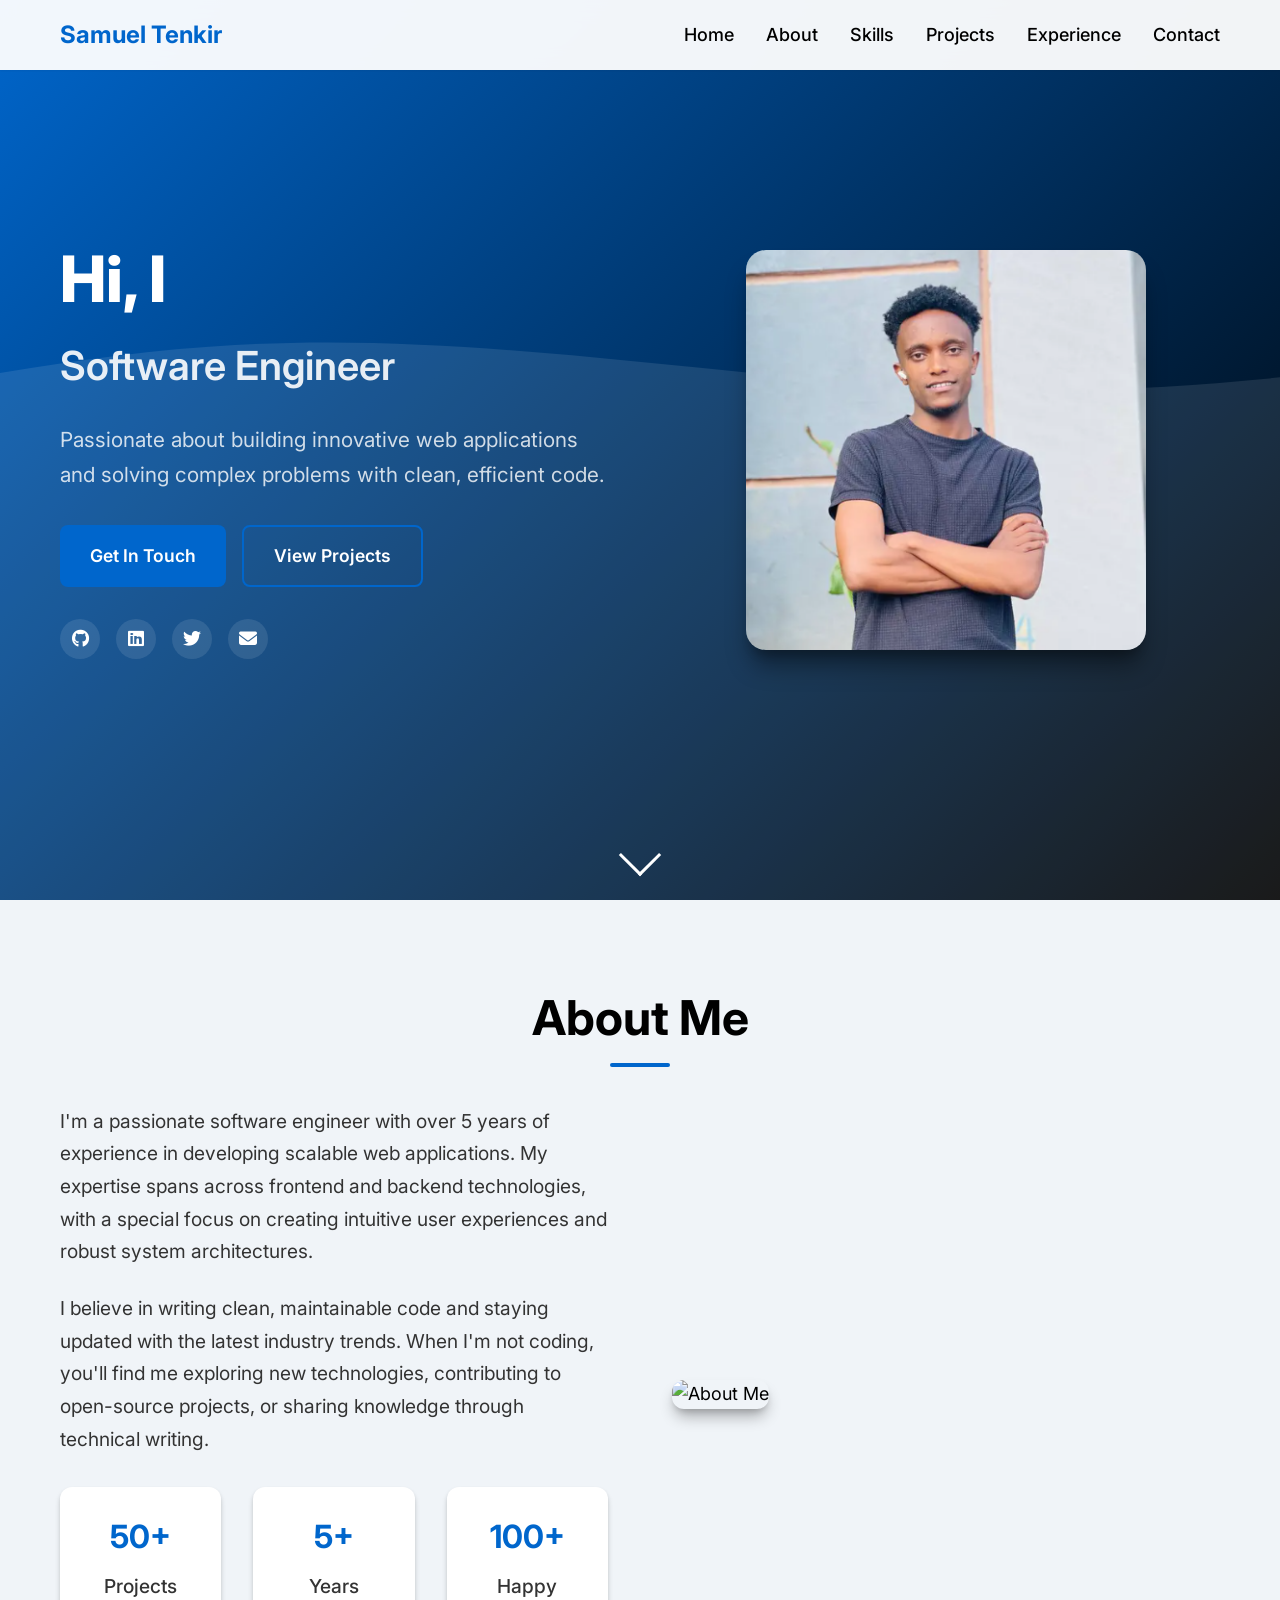
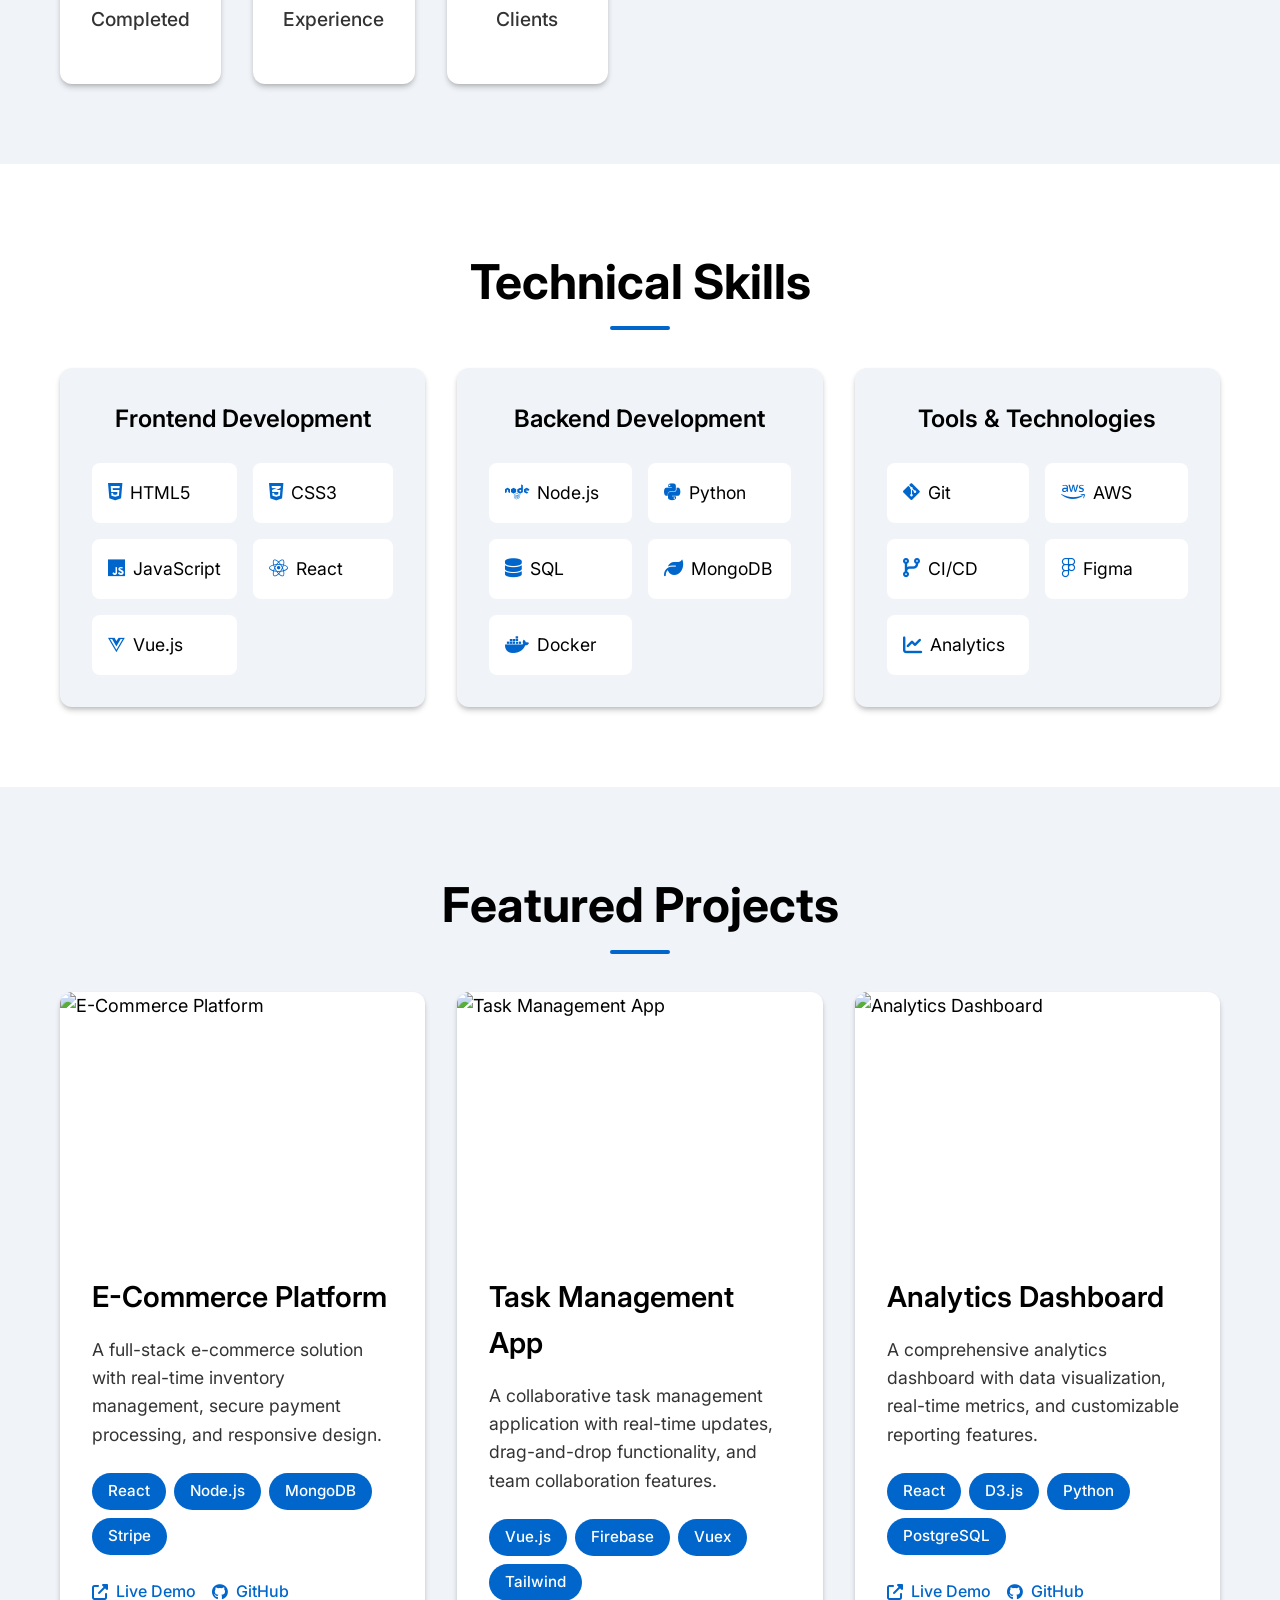
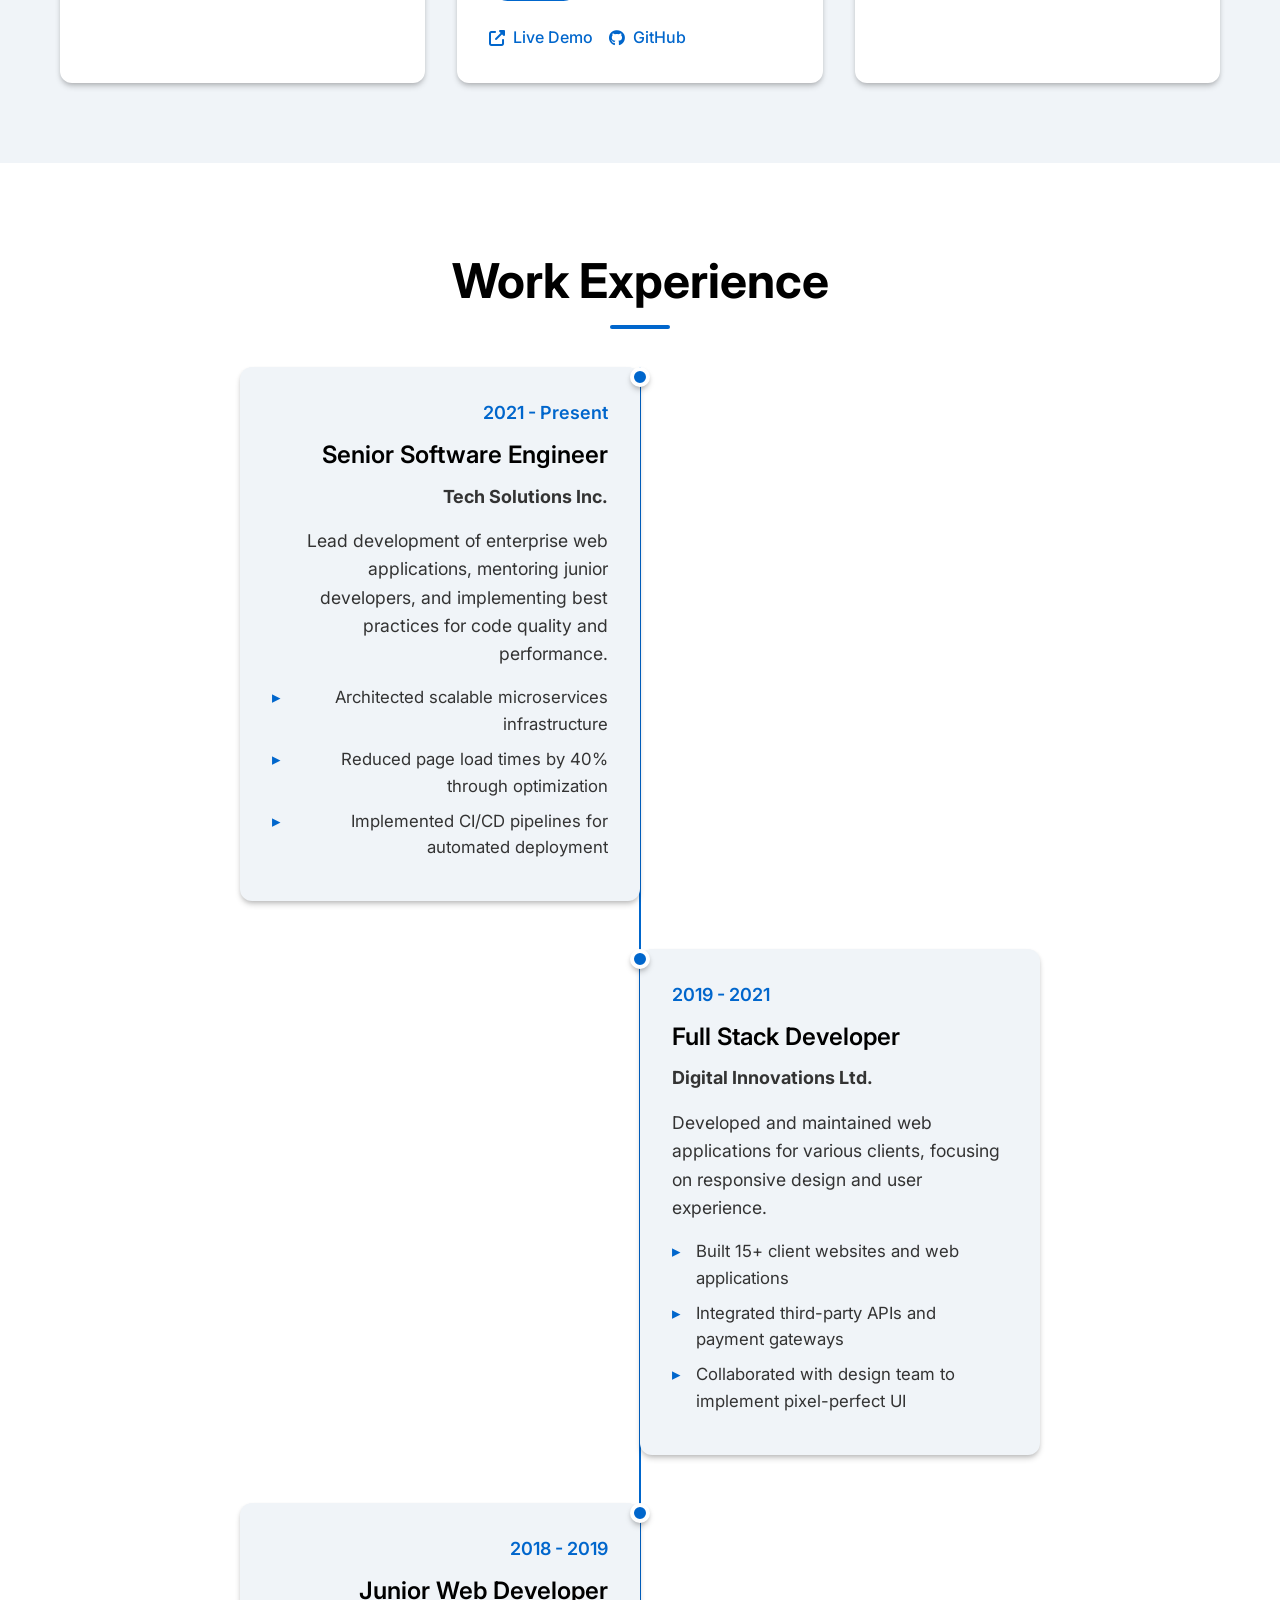
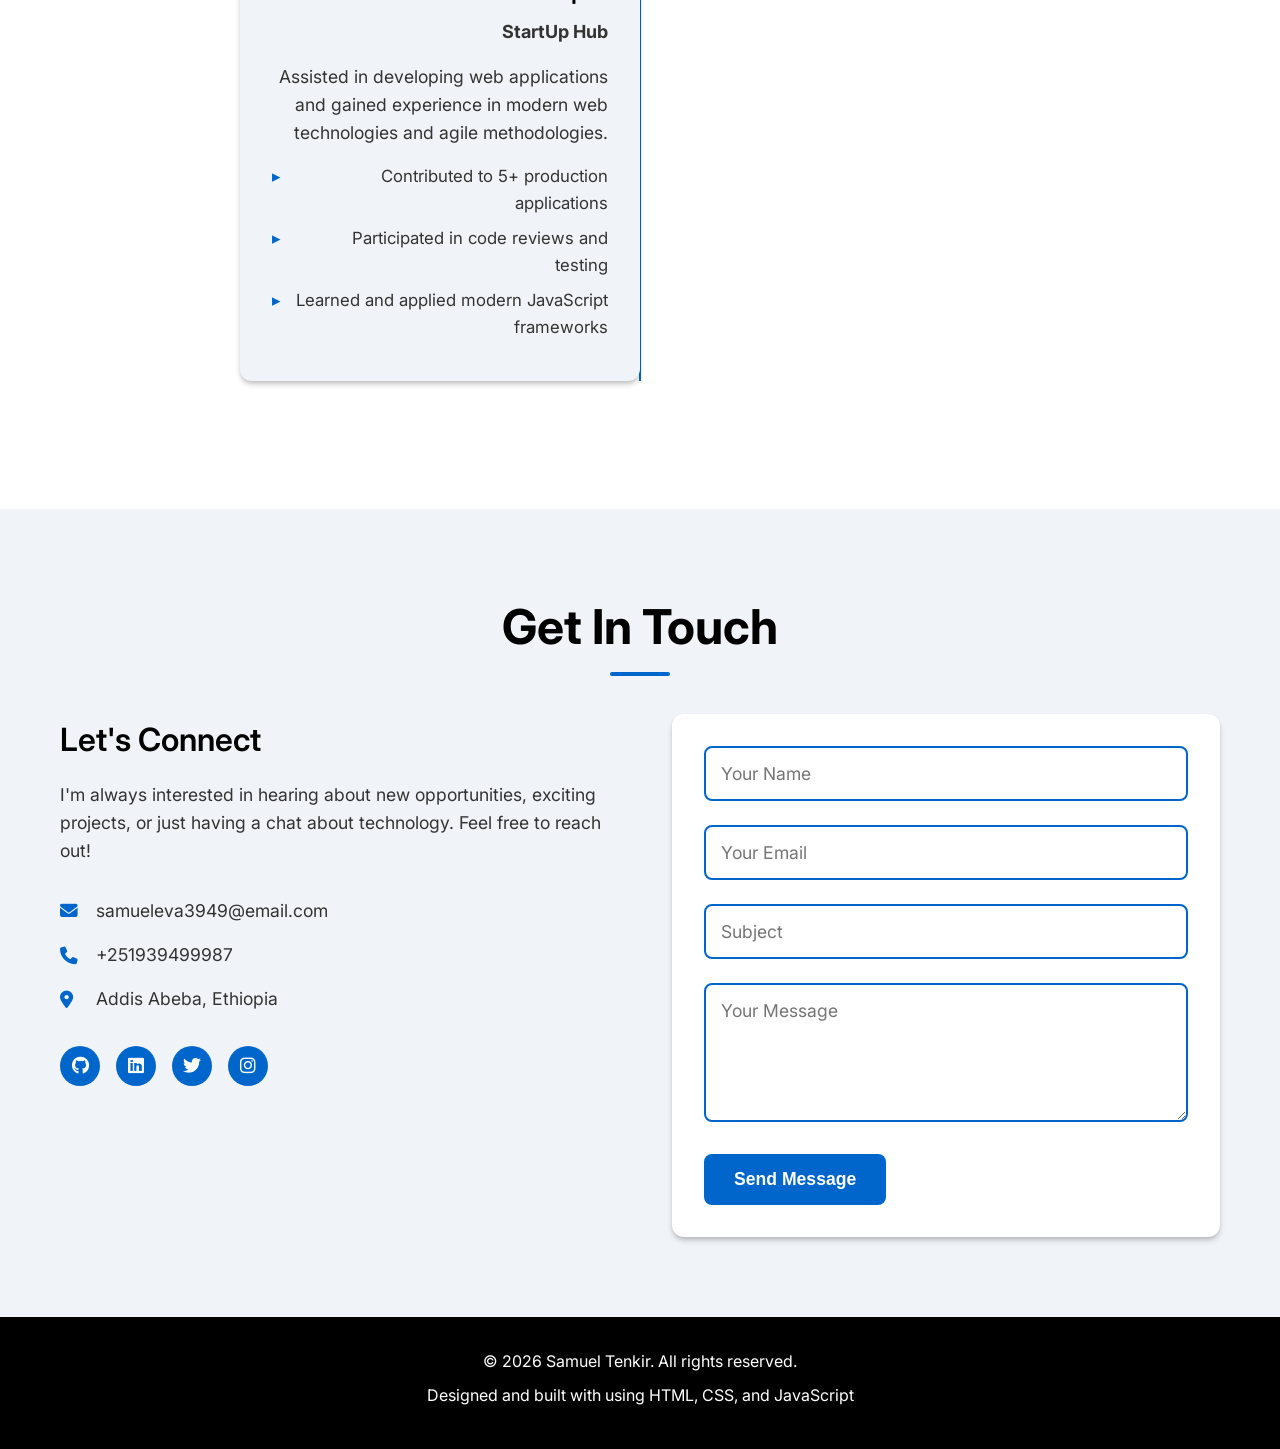
==== index.html @ 539ba390 "Initial commit" ====
<!DOCTYPE html>
<html lang="en">
<head>
    <meta charset="UTF-8">
    <meta name="viewport" content="width=device-width, initial-scale=1.0">
    <title>Samuel Tenkir - Software Engineer Portfolio</title>
    <link rel="stylesheet" href="styles.css">
    <link href="https://fonts.googleapis.com/css2?family=Inter:wght@300;400;500;600;700;800&display=swap" rel="stylesheet">
    <link rel="stylesheet" href="https://cdnjs.cloudflare.com/ajax/libs/font-awesome/6.4.0/css/all.min.css">
</head>
<body>
    <!-- Navigation -->
    <nav class="navbar">
        <div class="nav-container">
            <div class="nav-logo">
                <a href="#home">Samuel Tenkir</a>
            </div>
            <ul class="nav-menu">
                <li class="nav-item">
                    <a href="#home" class="nav-link">Home</a>
                </li>
                <li class="nav-item">
                    <a href="#about" class="nav-link">About</a>
                </li>
                <li class="nav-item">
                    <a href="#skills" class="nav-link">Skills</a>
                </li>
                <li class="nav-item">
                    <a href="#projects" class="nav-link">Projects</a>
                </li>
                <li class="nav-item">
                    <a href="#experience" class="nav-link">Experience</a>
                </li>
                <li class="nav-item">
                    <a href="#contact" class="nav-link">Contact</a>
                </li>
            </ul>
            <div class="hamburger">
                <span class="bar"></span>
                <span class="bar"></span>
                <span class="bar"></span>
            </div>
        </div>
    </nav>

    <!-- Hero Section -->
    <section id="home" class="hero">
        <div class="hero-container">
            <div class="hero-content">
                <h1 class="hero-title">
                    Hi, I'm <span class="highlight">Samuel Tenkir</span>
                </h1>
                <h2 class="hero-subtitle">Software Engineer</h2>
                <p class="hero-description">
                    Passionate about building innovative web applications and solving complex problems with clean, efficient code.
                </p>
                <div class="hero-buttons">
                    <a href="#contact" class="btn btn-primary">Get In Touch</a>
                    <a href="#projects" class="btn btn-secondary">View Projects</a>
                </div>
                <div class="hero-social">
                    <a href="https://github.com" target="_blank" class="social-link">
                        <i class="fab fa-github"></i>
                    </a>
                    <a href="https://linkedin.com" target="_blank" class="social-link">
                        <i class="fab fa-linkedin"></i>
                    </a>
                    <a href="https://twitter.com" target="_blank" class="social-link">
                        <i class="fab fa-twitter"></i>
                    </a>
                    <a href="mailto:john.doe@email.com" class="social-link">
                        <i class="fas fa-envelope"></i>
                    </a>
                </div>
            </div>
            <div class="hero-image">
                <div class="profile-img">
                    <img src="picture.png" alt="Profile Picture">
                </div>
            </div>
        </div>
        <div class="scroll-indicator">
            <div class="scroll-arrow"></div>
        </div>
    </section>

    <!-- About Section -->
    <section id="about" class="about">
        <div class="container">
            <h2 class="section-title">About Me</h2>
            <div class="about-content">
                <div class="about-text">
                    <p>
                        I'm a passionate software engineer with over 5 years of experience in developing scalable web applications. 
                        My expertise spans across frontend and backend technologies, with a special focus on creating intuitive user experiences 
                        and robust system architectures.
                    </p>
                    <p>
                        I believe in writing clean, maintainable code and staying updated with the latest industry trends. 
                        When I'm not coding, you'll find me exploring new technologies, contributing to open-source projects, 
                        or sharing knowledge through technical writing.
                    </p>
                    <div class="about-stats">
                        <div class="stat-item">
                            <h3>50+</h3>
                            <p>Projects Completed</p>
                        </div>
                        <div class="stat-item">
                            <h3>5+</h3>
                            <p>Years Experience</p>
                        </div>
                        <div class="stat-item">
                            <h3>100+</h3>
                            <p>Happy Clients</p>
                        </div>
                    </div>
                </div>
                <div class="about-image">
                    <img src="https://via.placeholder.com/500x400/6366F1/FFFFFF?text=Working" alt="About Me">
                </div>
            </div>
        </div>
    </section>

    <!-- Skills Section -->
    <section id="skills" class="skills">
        <div class="container">
            <h2 class="section-title">Technical Skills</h2>
            <div class="skills-grid">
                <div class="skill-category">
                    <h3>Frontend Development</h3>
                    <div class="skills-list">
                        <div class="skill-item">
                            <i class="fab fa-html5"></i>
                            <span>HTML5</span>
                        </div>
                        <div class="skill-item">
                            <i class="fab fa-css3-alt"></i>
                            <span>CSS3</span>
                        </div>
                        <div class="skill-item">
                            <i class="fab fa-js"></i>
                            <span>JavaScript</span>
                        </div>
                        <div class="skill-item">
                            <i class="fab fa-react"></i>
                            <span>React</span>
                        </div>
                        <div class="skill-item">
                            <i class="fab fa-vuejs"></i>
                            <span>Vue.js</span>
                        </div>
                    </div>
                </div>
                <div class="skill-category">
                    <h3>Backend Development</h3>
                    <div class="skills-list">
                        <div class="skill-item">
                            <i class="fab fa-node"></i>
                            <span>Node.js</span>
                        </div>
                        <div class="skill-item">
                            <i class="fab fa-python"></i>
                            <span>Python</span>
                        </div>
                        <div class="skill-item">
                            <i class="fas fa-database"></i>
                            <span>SQL</span>
                        </div>
                        <div class="skill-item">
                            <i class="fas fa-leaf"></i>
                            <span>MongoDB</span>
                        </div>
                        <div class="skill-item">
                            <i class="fab fa-docker"></i>
                            <span>Docker</span>
                        </div>
                    </div>
                </div>
                <div class="skill-category">
                    <h3>Tools & Technologies</h3>
                    <div class="skills-list">
                        <div class="skill-item">
                            <i class="fab fa-git-alt"></i>
                            <span>Git</span>
                        </div>
                        <div class="skill-item">
                            <i class="fab fa-aws"></i>
                            <span>AWS</span>
                        </div>
                        <div class="skill-item">
                            <i class="fas fa-code-branch"></i>
                            <span>CI/CD</span>
                        </div>
                        <div class="skill-item">
                            <i class="fab fa-figma"></i>
                            <span>Figma</span>
                        </div>
                        <div class="skill-item">
                            <i class="fas fa-chart-line"></i>
                            <span>Analytics</span>
                        </div>
                    </div>
                </div>
            </div>
        </div>
    </section>

    <!-- Projects Section -->
    <section id="projects" class="projects">
        <div class="container">
            <h2 class="section-title">Featured Projects</h2>
            <div class="projects-grid">
                <div class="project-card">
                    <div class="project-image">
                        <img src="https://via.placeholder.com/400x250/10B981/FFFFFF?text=E-Commerce" alt="E-Commerce Platform">
                    </div>
                    <div class="project-content">
                        <h3>E-Commerce Platform</h3>
                        <p>A full-stack e-commerce solution with real-time inventory management, secure payment processing, and responsive design.</p>
                        <div class="project-tech">
                            <span class="tech-tag">React</span>
                            <span class="tech-tag">Node.js</span>
                            <span class="tech-tag">MongoDB</span>
                            <span class="tech-tag">Stripe</span>
                        </div>
                        <div class="project-links">
                            <a href="#" class="project-link">
                                <i class="fas fa-external-link-alt"></i> Live Demo
                            </a>
                            <a href="#" class="project-link">
                                <i class="fab fa-github"></i> GitHub
                            </a>
                        </div>
                    </div>
                </div>
                <div class="project-card">
                    <div class="project-image">
                        <img src="https://via.placeholder.com/400x250/F59E0B/FFFFFF?text=Task+Manager" alt="Task Management App">
                    </div>
                    <div class="project-content">
                        <h3>Task Management App</h3>
                        <p>A collaborative task management application with real-time updates, drag-and-drop functionality, and team collaboration features.</p>
                        <div class="project-tech">
                            <span class="tech-tag">Vue.js</span>
                            <span class="tech-tag">Firebase</span>
                            <span class="tech-tag">Vuex</span>
                            <span class="tech-tag">Tailwind</span>
                        </div>
                        <div class="project-links">
                            <a href="#" class="project-link">
                                <i class="fas fa-external-link-alt"></i> Live Demo
                            </a>
                            <a href="#" class="project-link">
                                <i class="fab fa-github"></i> GitHub
                            </a>
                        </div>
                    </div>
                </div>
                <div class="project-card">
                    <div class="project-image">
                        <img src="https://via.placeholder.com/400x250/EF4444/FFFFFF?text=Analytics+Dashboard" alt="Analytics Dashboard">
                    </div>
                    <div class="project-content">
                        <h3>Analytics Dashboard</h3>
                        <p>A comprehensive analytics dashboard with data visualization, real-time metrics, and customizable reporting features.</p>
                        <div class="project-tech">
                            <span class="tech-tag">React</span>
                            <span class="tech-tag">D3.js</span>
                            <span class="tech-tag">Python</span>
                            <span class="tech-tag">PostgreSQL</span>
                        </div>
                        <div class="project-links">
                            <a href="#" class="project-link">
                                <i class="fas fa-external-link-alt"></i> Live Demo
                            </a>
                            <a href="#" class="project-link">
                                <i class="fab fa-github"></i> GitHub
                            </a>
                        </div>
                    </div>
                </div>
            </div>
        </div>
    </section>

    <!-- Experience Section -->
    <section id="experience" class="experience">
        <div class="container">
            <h2 class="section-title">Work Experience</h2>
            <div class="timeline">
                <div class="timeline-item">
                    <div class="timeline-dot"></div>
                    <div class="timeline-content">
                        <div class="timeline-date">2021 - Present</div>
                        <h3>Senior Software Engineer</h3>
                        <h4>Tech Solutions Inc.</h4>
                        <p>Lead development of enterprise web applications, mentoring junior developers, and implementing best practices for code quality and performance.</p>
                        <ul>
                            <li>Architected scalable microservices infrastructure</li>
                            <li>Reduced page load times by 40% through optimization</li>
                            <li>Implemented CI/CD pipelines for automated deployment</li>
                        </ul>
                    </div>
                </div>
                <div class="timeline-item">
                    <div class="timeline-dot"></div>
                    <div class="timeline-content">
                        <div class="timeline-date">2019 - 2021</div>
                        <h3>Full Stack Developer</h3>
                        <h4>Digital Innovations Ltd.</h4>
                        <p>Developed and maintained web applications for various clients, focusing on responsive design and user experience.</p>
                        <ul>
                            <li>Built 15+ client websites and web applications</li>
                            <li>Integrated third-party APIs and payment gateways</li>
                            <li>Collaborated with design team to implement pixel-perfect UI</li>
                        </ul>
                    </div>
                </div>
                <div class="timeline-item">
                    <div class="timeline-dot"></div>
                    <div class="timeline-content">
                        <div class="timeline-date">2018 - 2019</div>
                        <h3>Junior Web Developer</h3>
                        <h4>StartUp Hub</h4>
                        <p>Assisted in developing web applications and gained experience in modern web technologies and agile methodologies.</p>
                        <ul>
                            <li>Contributed to 5+ production applications</li>
                            <li>Participated in code reviews and testing</li>
                            <li>Learned and applied modern JavaScript frameworks</li>
                        </ul>
                    </div>
                </div>
            </div>
        </div>
    </section>

    <!-- Contact Section -->
    <section id="contact" class="contact">
        <div class="container">
            <h2 class="section-title">Get In Touch</h2>
            <div class="contact-content">
                <div class="contact-info">
                    <h3>Let's Connect</h3>
                    <p>I'm always interested in hearing about new opportunities, exciting projects, or just having a chat about technology. Feel free to reach out!</p>
                    <div class="contact-details">
                        <div class="contact-item">
                            <i class="fas fa-envelope"></i>
                            <span>samueleva3949@email.com</span>
                        </div>
                        <div class="contact-item">
                            <i class="fas fa-phone"></i>
                            <span>+251939499987</span>
                        </div>
                        <div class="contact-item">
                            <i class="fas fa-map-marker-alt"></i>
                            <span>Addis Abeba, Ethiopia</span>
                        </div>
                    </div>
                    <div class="contact-social">
                        <a href="https://github.com" target="_blank" class="social-icon">
                            <i class="fab fa-github"></i>
                        </a>
                        <a href="https://linkedin.com" target="_blank" class="social-icon">
                            <i class="fab fa-linkedin"></i>
                        </a>
                        <a href="https://twitter.com" target="_blank" class="social-icon">
                            <i class="fab fa-twitter"></i>
                        </a>
                        <a href="https://instagram.com" target="_blank" class="social-icon">
                            <i class="fab fa-instagram"></i>
                        </a>
                    </div>
                </div>
                <div class="contact-form">
                    <form id="contactForm">
                        <div class="form-group">
                            <input type="text" id="name" name="name" placeholder="Your Name" required>
                        </div>
                        <div class="form-group">
                            <input type="email" id="email" name="email" placeholder="Your Email" required>
                        </div>
                        <div class="form-group">
                            <input type="text" id="subject" name="subject" placeholder="Subject" required>
                        </div>
                        <div class="form-group">
                            <textarea id="message" name="message" placeholder="Your Message" rows="5" required></textarea>
                        </div>
                        <button type="submit" class="btn btn-primary">Send Message</button>
                    </form>
                </div>
            </div>
        </div>
    </section>

    <!-- Footer -->
    <footer class="footer">
        <div class="container">
            <p>&copy; 2026 Samuel Tenkir. All rights reserved.</p>
            <p>Designed and built with using HTML, CSS, and JavaScript</p>
        </div>
    </footer>

    <!-- Back to Top Button -->
    <button id="backToTop" class="back-to-top">
        <i class="fas fa-arrow-up"></i>
    </button>

    <script src="script.js"></script>
</body>
</html>
---- styles.css ----
/* Reset and Base Styles */
* {
    margin: 0;
    padding: 0;
    box-sizing: border-box;
}

:root {
    --primary-color: #0066CC;
    --primary-dark: #004499;
    --secondary-color: #003366;
    --accent-color: #0099FF;
    --text-dark: #000000;
    --text-light: #333333;
    --text-white: #FFFFFF;
    --bg-light: #F0F4F8;
    --bg-white: #FFFFFF;
    --bg-dark: #000000;
    --border-color: #0066CC;
    --shadow-sm: 0 1px 2px 0 rgba(0, 0, 0, 0.1);
    --shadow-md: 0 4px 6px -1px rgba(0, 0, 0, 0.2), 0 2px 4px -1px rgba(0, 0, 0, 0.12);
    --shadow-lg: 0 10px 15px -3px rgba(0, 0, 0, 0.3), 0 4px 6px -2px rgba(0, 0, 0, 0.15);
    --shadow-xl: 0 20px 25px -5px rgba(0, 0, 0, 0.4), 0 10px 10px -5px rgba(0, 0, 0, 0.2);
    --transition: all 0.3s ease;
}

html {
    scroll-behavior: smooth;
}

body {
    font-family: 'Inter', sans-serif;
    line-height: 1.6;
    color: var(--text-dark);
    background-color: var(--bg-white);
    overflow-x: hidden;
    font-size: 18px;
}

.container {
    max-width: 1200px;
    margin: 0 auto;
    padding: 0 20px;
}

/* Navigation */
.navbar {
    position: fixed;
    top: 0;
    width: 100%;
    background: rgba(255, 255, 255, 0.95);
    backdrop-filter: blur(10px);
    z-index: 1000;
    transition: var(--transition);
    box-shadow: var(--shadow-sm);
}

.nav-container {
    max-width: 1200px;
    margin: 0 auto;
    padding: 0 20px;
    display: flex;
    justify-content: space-between;
    align-items: center;
    height: 70px;
}

.nav-logo a {
    font-size: 24px;
    font-weight: 700;
    color: var(--primary-color);
    text-decoration: none;
    transition: var(--transition);
}

.nav-logo a:hover {
    color: var(--primary-dark);
}

.nav-menu {
    display: flex;
    list-style: none;
    gap: 2rem;
}

.nav-link {
    color: var(--text-dark);
    text-decoration: none;
    font-weight: 500;
    transition: var(--transition);
    position: relative;
}

.nav-link:hover {
    color: var(--primary-color);
}

.nav-link::after {
    content: '';
    position: absolute;
    bottom: -5px;
    left: 0;
    width: 0;
    height: 2px;
    background: var(--primary-color);
    transition: var(--transition);
}

.nav-link:hover::after {
    width: 100%;
}

.hamburger {
    display: none;
    flex-direction: column;
    cursor: pointer;
}

.bar {
    width: 25px;
    height: 3px;
    background: var(--text-dark);
    margin: 3px 0;
    transition: var(--transition);
}

/* Hero Section */
.hero {
    min-height: 100vh;
    display: flex;
    align-items: center;
    background: linear-gradient(135deg, #0066CC 0%, #000000 100%);
    position: relative;
    overflow: hidden;
    z-index: 1;
}

.hero::before {
    content: '';
    position: absolute;
    top: 0;
    left: 0;
    right: 0;
    bottom: 0;
    background: url('data:image/svg+xml,<svg xmlns="http://www.w3.org/2000/svg" viewBox="0 0 1440 320"><path fill="%23ffffff" fill-opacity="0.1" d="M0,96L48,112C96,128,192,160,288,160C384,160,480,128,576,122.7C672,117,768,139,864,138.7C960,139,1056,117,1152,106.7C1248,96,1344,96,1392,96L1440,96L1440,320L1392,320C1344,320,1248,320,1152,320C1056,320,960,320,864,320C768,320,672,320,576,320C480,320,384,320,288,320C192,320,96,320,48,320L0,320Z"></path></svg>') no-repeat bottom;
    background-size: cover;
}

.hero-container {
    max-width: 1200px;
    margin: 0 auto;
    padding: 0 20px;
    display: grid;
    grid-template-columns: 1fr 1fr;
    gap: 4rem;
    align-items: center;
    position: relative;
    z-index: 1;
}

.hero-content {
    color: var(--text-white);
}

.hero-title {
    font-size: 4rem;
    font-weight: 800;
    margin-bottom: 1rem;
    line-height: 1.2;
}

.highlight {
    color: var(--accent-color);
}

.hero-subtitle {
    font-size: 2.5rem;
    font-weight: 600;
    margin-bottom: 1.5rem;
    opacity: 0.9;
}

.hero-description {
    font-size: 1.3rem;
    margin-bottom: 2rem;
    opacity: 0.8;
    line-height: 1.7;
}

.hero-buttons {
    display: flex;
    gap: 1rem;
    margin-bottom: 2rem;
}

.btn {
    padding: 15px 30px;
    border: none;
    border-radius: 8px;
    font-weight: 600;
    text-decoration: none;
    display: inline-flex;
    align-items: center;
    justify-content: center;
    transition: var(--transition);
    cursor: pointer;
    font-size: 1.1rem;
}

.btn-primary {
    background: var(--primary-color);
    color: var(--text-white);
}

.btn-primary:hover {
    background: var(--primary-dark);
    transform: translateY(-2px);
    box-shadow: var(--shadow-lg);
}

.btn-secondary {
    background: transparent;
    color: var(--text-white);
    border: 2px solid var(--primary-color);
}

.btn-secondary:hover {
    background: var(--text-white);
    color: var(--primary-color);
    transform: translateY(-2px);
}

.hero-social {
    display: flex;
    gap: 1rem;
}

.social-link {
    width: 40px;
    height: 40px;
    border-radius: 50%;
    background: rgba(255, 255, 255, 0.1);
    display: flex;
    align-items: center;
    justify-content: center;
    color: var(--text-white);
    text-decoration: none;
    transition: var(--transition);
}

.social-link:hover {
    background: var(--primary-color);
    transform: translateY(-3px);
}

.hero-image {
    display: flex;
    justify-content: center;
    align-items: center;
}

.profile-img {
    width: 400px;
    height: 400px;
    border-radius: 20px;
    overflow: hidden;
    box-shadow: var(--shadow-xl);
    animation: float 6s ease-in-out infinite;
}

.profile-img img {
    width: 100%;
    height: 100%;
    object-fit: cover;
}

@keyframes float {
    0%, 100% { transform: translateY(0px); }
    50% { transform: translateY(-20px); }
}

.scroll-indicator {
    position: absolute;
    bottom: 30px;
    left: 50%;
    transform: translateX(-50%);
    animation: bounce 2s infinite;
}

.scroll-arrow {
    width: 30px;
    height: 30px;
    border-right: 3px solid var(--text-white);
    border-bottom: 3px solid var(--text-white);
    transform: rotate(45deg);
}

@keyframes bounce {
    0%, 20%, 50%, 80%, 100% { transform: translateX(-50%) translateY(0); }
    40% { transform: translateX(-50%) translateY(-10px); }
    60% { transform: translateX(-50%) translateY(-5px); }
}

/* Section Styles */
section {
    padding: 80px 0;
    position: relative;
    z-index: 2;
}

.section-title {
    font-size: 3rem;
    font-weight: 700;
    text-align: center;
    margin-bottom: 3rem;
    color: var(--text-dark);
    position: relative;
}

.section-title::after {
    content: '';
    position: absolute;
    bottom: -10px;
    left: 50%;
    transform: translateX(-50%);
    width: 60px;
    height: 4px;
    background: var(--primary-color);
    border-radius: 2px;
}

/* About Section */
.about {
    background: var(--bg-light);
}

.about-content {
    display: grid;
    grid-template-columns: 1fr 1fr;
    gap: 4rem;
    align-items: center;
}

.about-text p {
    margin-bottom: 1.5rem;
    color: var(--text-light);
    font-size: 1.2rem;
    line-height: 1.7;
}

.about-stats {
    display: grid;
    grid-template-columns: repeat(3, 1fr);
    gap: 2rem;
    margin-top: 2rem;
}

.stat-item {
    text-align: center;
    padding: 1.5rem;
    background: var(--bg-white);
    border-radius: 12px;
    box-shadow: var(--shadow-md);
}

.stat-item h3 {
    font-size: 2rem;
    font-weight: 700;
    color: var(--primary-color);
    margin-bottom: 0.5rem;
}

.stat-item p {
    color: var(--text-light);
    font-weight: 500;
}

.about-image img {
    width: 100%;
    border-radius: 12px;
    box-shadow: var(--shadow-lg);
}

/* Skills Section */
.skills {
    background: var(--bg-white);
}

.skills-grid {
    display: grid;
    grid-template-columns: repeat(auto-fit, minmax(300px, 1fr));
    gap: 2rem;
}

.skill-category {
    background: var(--bg-light);
    padding: 2rem;
    border-radius: 12px;
    box-shadow: var(--shadow-md);
}

.skill-category h3 {
    font-size: 1.5rem;
    font-weight: 600;
    margin-bottom: 1.5rem;
    color: var(--text-dark);
    text-align: center;
}

.skills-list {
    display: grid;
    grid-template-columns: repeat(2, 1fr);
    gap: 1rem;
}

.skill-item {
    display: flex;
    align-items: center;
    gap: 0.5rem;
    padding: 1rem;
    background: var(--bg-white);
    border-radius: 8px;
    font-size: 1.1rem;
}

.skill-item i {
    font-size: 1.2rem;
    color: var(--primary-color);
}

.skill-item:hover i {
    color: var(--text-white);
}

/* Projects Section */
.projects {
    background: var(--bg-light);
}

.projects-grid {
    display: grid;
    grid-template-columns: repeat(auto-fit, minmax(350px, 1fr));
    gap: 2rem;
}

.project-card {
    background: var(--bg-white);
    border-radius: 12px;
    overflow: hidden;
    box-shadow: var(--shadow-md);
}

.project-image {
    height: 250px;
    overflow: hidden;
}

.project-image img {
    width: 100%;
    height: 100%;
    object-fit: cover;
}

.project-content {
    padding: 2rem;
}

.project-content h3 {
    font-size: 1.8rem;
    font-weight: 600;
    margin-bottom: 1rem;
    color: var(--text-dark);
}

.project-content p {
    color: var(--text-light);
    margin-bottom: 1.5rem;
    line-height: 1.6;
    font-size: 1.1rem;
}

.project-tech {
    display: flex;
    flex-wrap: wrap;
    gap: 0.5rem;
    margin-bottom: 1.5rem;
}

.tech-tag {
    background: var(--primary-color);
    color: var(--text-white);
    padding: 0.4rem 1rem;
    border-radius: 20px;
    font-size: 0.95rem;
    font-weight: 500;
}

.project-links {
    display: flex;
    gap: 1rem;
}

.project-link {
    color: var(--primary-color);
    text-decoration: none;
    font-weight: 500;
    display: flex;
    align-items: center;
    gap: 0.5rem;
    font-size: 1rem;
}

/* Experience Section */
.experience {
    background: var(--bg-white);
}

.timeline {
    position: relative;
    max-width: 800px;
    margin: 0 auto;
}

.timeline::before {
    content: '';
    position: absolute;
    left: 50%;
    top: 0;
    bottom: 0;
    width: 2px;
    background: var(--primary-color);
    transform: translateX(-50%);
}

.timeline-item {
    position: relative;
    margin-bottom: 3rem;
}

.timeline-item:nth-child(odd) .timeline-content {
    margin-right: 50%;
    padding-right: 2rem;
    text-align: right;
}

.timeline-item:nth-child(even) .timeline-content {
    margin-left: 50%;
    padding-left: 2rem;
}

.timeline-dot {
    position: absolute;
    left: 50%;
    top: 0;
    width: 20px;
    height: 20px;
    background: var(--primary-color);
    border-radius: 50%;
    transform: translateX(-50%);
    border: 4px solid var(--bg-white);
    box-shadow: var(--shadow-md);
}

.timeline-content {
    background: var(--bg-light);
    padding: 2rem;
    border-radius: 12px;
    box-shadow: var(--shadow-md);
}

.timeline-date {
    color: var(--primary-color);
    font-weight: 600;
    margin-bottom: 0.5rem;
}

.timeline-content h3 {
    font-size: 1.5rem;
    font-weight: 600;
    margin-bottom: 0.5rem;
    color: var(--text-dark);
}

.timeline-content h4 {
    color: var(--text-light);
    margin-bottom: 1rem;
}

.timeline-content p {
    color: var(--text-light);
    margin-bottom: 1rem;
    line-height: 1.6;
    font-size: 1.1rem;
}

.timeline-content ul {
    list-style: none;
    color: var(--text-light);
}

.timeline-content li {
    margin-bottom: 0.5rem;
    position: relative;
    padding-left: 1.5rem;
    font-size: 1.05rem;
}

.timeline-content li::before {
    content: '▸';
    position: absolute;
    left: 0;
    color: var(--primary-color);
}

/* Contact Section */
.contact {
    background: var(--bg-light);
}

.contact-content {
    display: grid;
    grid-template-columns: 1fr 1fr;
    gap: 4rem;
}

.contact-info h3 {
    font-size: 2rem;
    font-weight: 600;
    margin-bottom: 1rem;
    color: var(--text-dark);
}

.contact-info p {
    color: var(--text-light);
    margin-bottom: 2rem;
    line-height: 1.6;
    font-size: 1.1rem;
}

.contact-details {
    margin-bottom: 2rem;
}

.contact-item {
    display: flex;
    align-items: center;
    gap: 1rem;
    margin-bottom: 1rem;
    color: var(--text-light);
    font-size: 1.1rem;
}

.contact-item i {
    color: var(--primary-color);
    width: 20px;
}

.contact-social {
    display: flex;
    gap: 1rem;
}

.social-icon {
    width: 40px;
    height: 40px;
    border-radius: 50%;
    background: var(--primary-color);
    display: flex;
    align-items: center;
    justify-content: center;
    color: var(--text-white);
    text-decoration: none;
}

.contact-form {
    background: var(--bg-white);
    padding: 2rem;
    border-radius: 12px;
    box-shadow: var(--shadow-md);
}

.form-group {
    margin-bottom: 1.5rem;
}

.form-group input,
.form-group textarea {
    width: 100%;
    padding: 15px;
    border: 2px solid var(--border-color);
    border-radius: 8px;
    font-family: inherit;
    font-size: 1.1rem;
    transition: var(--transition);
}

.form-group input:focus,
.form-group textarea:focus {
    outline: none;
    border-color: var(--primary-color);
}

.form-group textarea {
    resize: vertical;
    min-height: 120px;
}

/* Footer */
.footer {
    background: var(--text-dark);
    color: var(--text-white);
    text-align: center;
    padding: 2rem 0;
}

.footer p {
    margin-bottom: 0.5rem;
    font-size: 1rem;
}

.footer i {
    color: var(--primary-color);
}

/* Back to Top Button */
.back-to-top {
    position: fixed;
    bottom: 30px;
    right: 30px;
    width: 50px;
    height: 50px;
    background: var(--primary-color);
    color: var(--text-white);
    border: none;
    border-radius: 50%;
    cursor: pointer;
    display: flex;
    align-items: center;
    justify-content: center;
    font-size: 1.2rem;
    opacity: 0;
    visibility: hidden;
    transition: var(--transition);
    z-index: 999;
}

.back-to-top.show {
    opacity: 1;
    visibility: visible;
}

.back-to-top:hover {
    background: var(--primary-dark);
}

/* Responsive Design */
@media (max-width: 768px) {
    .nav-menu {
        position: fixed;
        left: -100%;
        top: 70px;
        flex-direction: column;
        background: var(--bg-white);
        width: 100%;
        text-align: center;
        transition: var(--transition);
        box-shadow: var(--shadow-lg);
        padding: 2rem 0;
    }

    .nav-menu.active {
        left: 0;
    }

    .hamburger {
        display: flex;
    }

    .hamburger.active .bar:nth-child(2) {
        opacity: 0;
    }

    .hamburger.active .bar:nth-child(1) {
        transform: translateY(8px) rotate(45deg);
    }

    .hamburger.active .bar:nth-child(3) {
        transform: translateY(-8px) rotate(-45deg);
    }

    .hero-container {
        grid-template-columns: 1fr;
        text-align: center;
        gap: 2rem;
    }

    .hero-title {
        font-size: 2.5rem;
    }

    .hero-subtitle {
        font-size: 1.5rem;
    }

    .hero-buttons {
        justify-content: center;
    }

    .hero-social {
        justify-content: center;
    }

    .profile-img {
        width: 300px;
        height: 300px;
    }

    .about-content {
        grid-template-columns: 1fr;
        gap: 2rem;
    }

    .about-stats {
        grid-template-columns: 1fr;
        gap: 1rem;
    }

    .skills-list {
        grid-template-columns: 1fr;
    }

    .projects-grid {
        grid-template-columns: 1fr;
    }

    .timeline::before {
        left: 30px;
    }

    .timeline-item:nth-child(odd) .timeline-content,
    .timeline-item:nth-child(even) .timeline-content {
        margin-left: 60px;
        margin-right: 0;
        padding-left: 0;
        padding-right: 0;
        text-align: left;
    }

    .timeline-dot {
        left: 30px;
    }

    .contact-content {
        grid-template-columns: 1fr;
        gap: 2rem;
    }

    .section-title {
        font-size: 2rem;
    }
}

@media (max-width: 480px) {
    .container {
        padding: 0 15px;
    }

    .hero-title {
        font-size: 2rem;
    }

    .hero-subtitle {
        font-size: 1.2rem;
    }

    .hero-buttons {
        flex-direction: column;
        gap: 1rem;
    }

    .btn {
        width: 100%;
    }

    .profile-img {
        width: 250px;
        height: 250px;
    }

    .section-title {
        font-size: 1.8rem;
    }

    .skill-category {
        padding: 1.5rem;
    }

    .project-content {
        padding: 1.5rem;
    }

    .timeline-content {
        padding: 1.5rem;
    }

    .contact-form {
        padding: 1.5rem;
    }
}

/* Static sections - no animations */
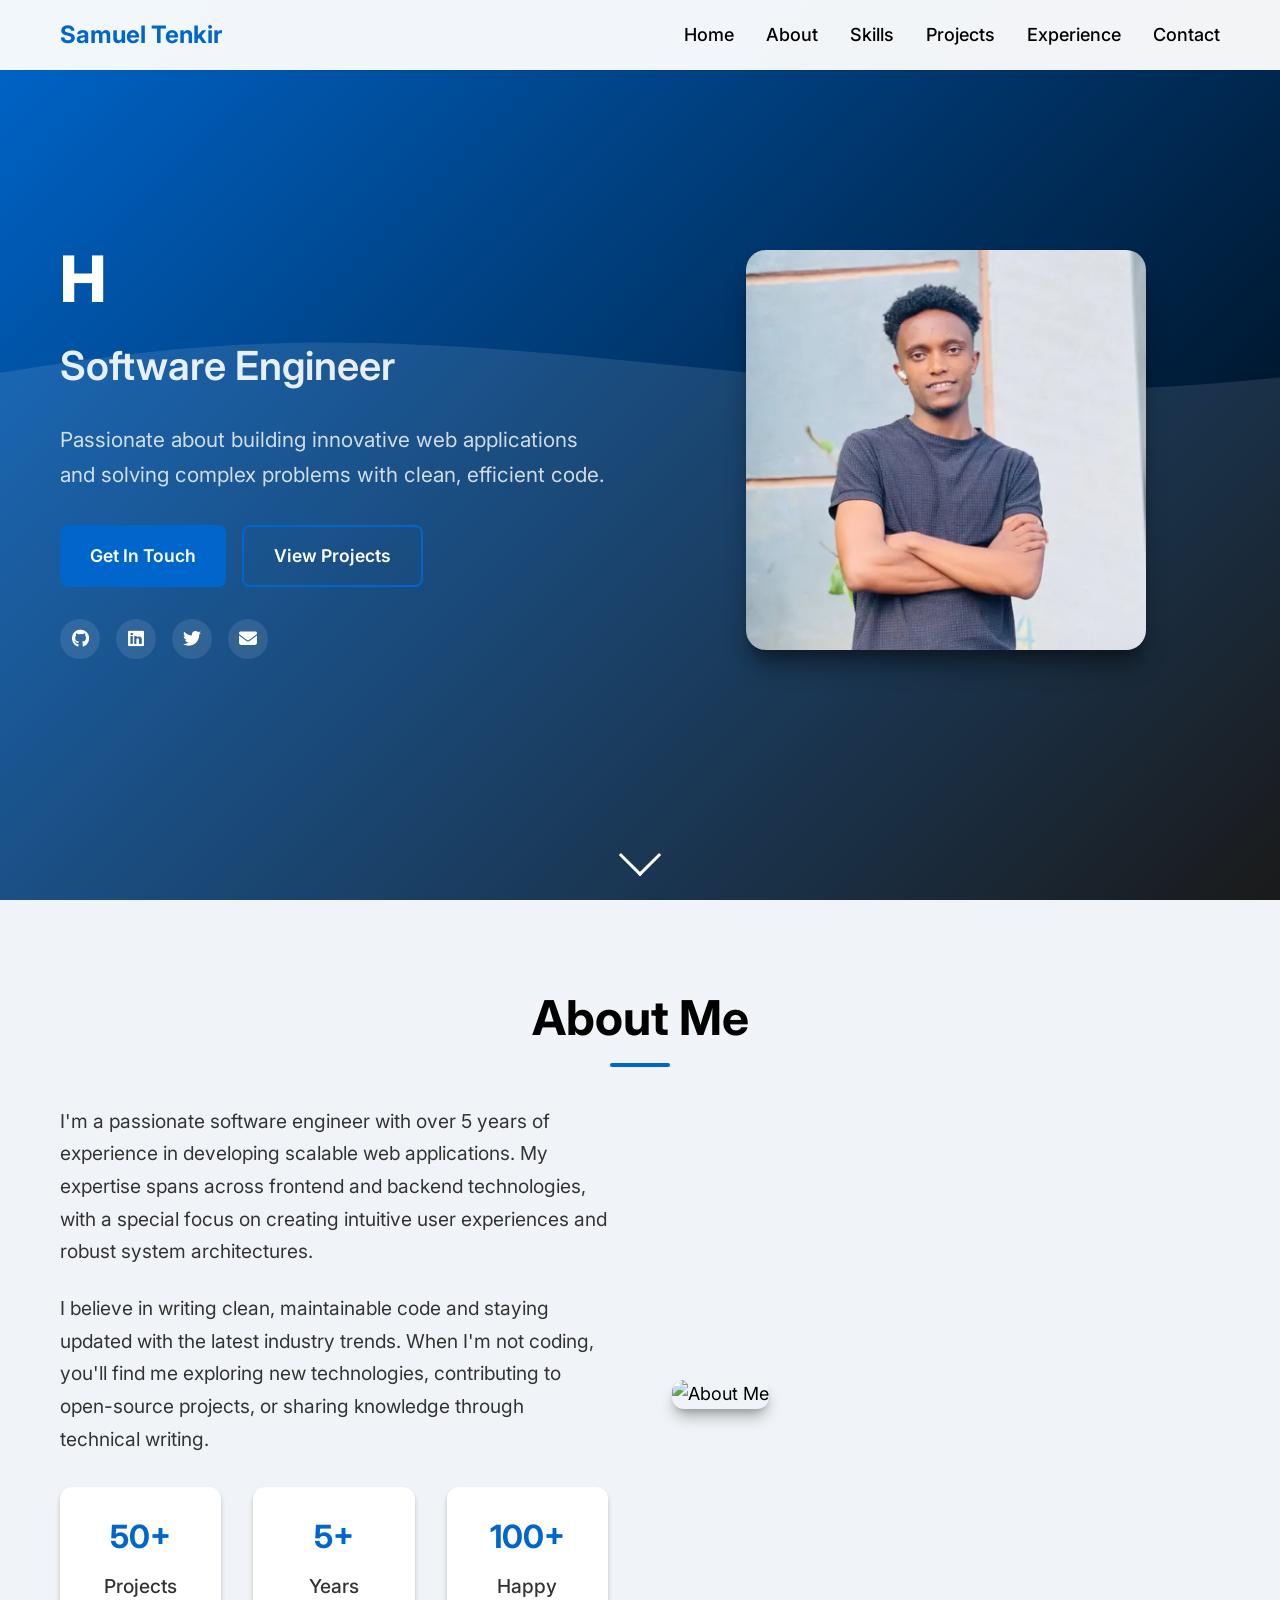
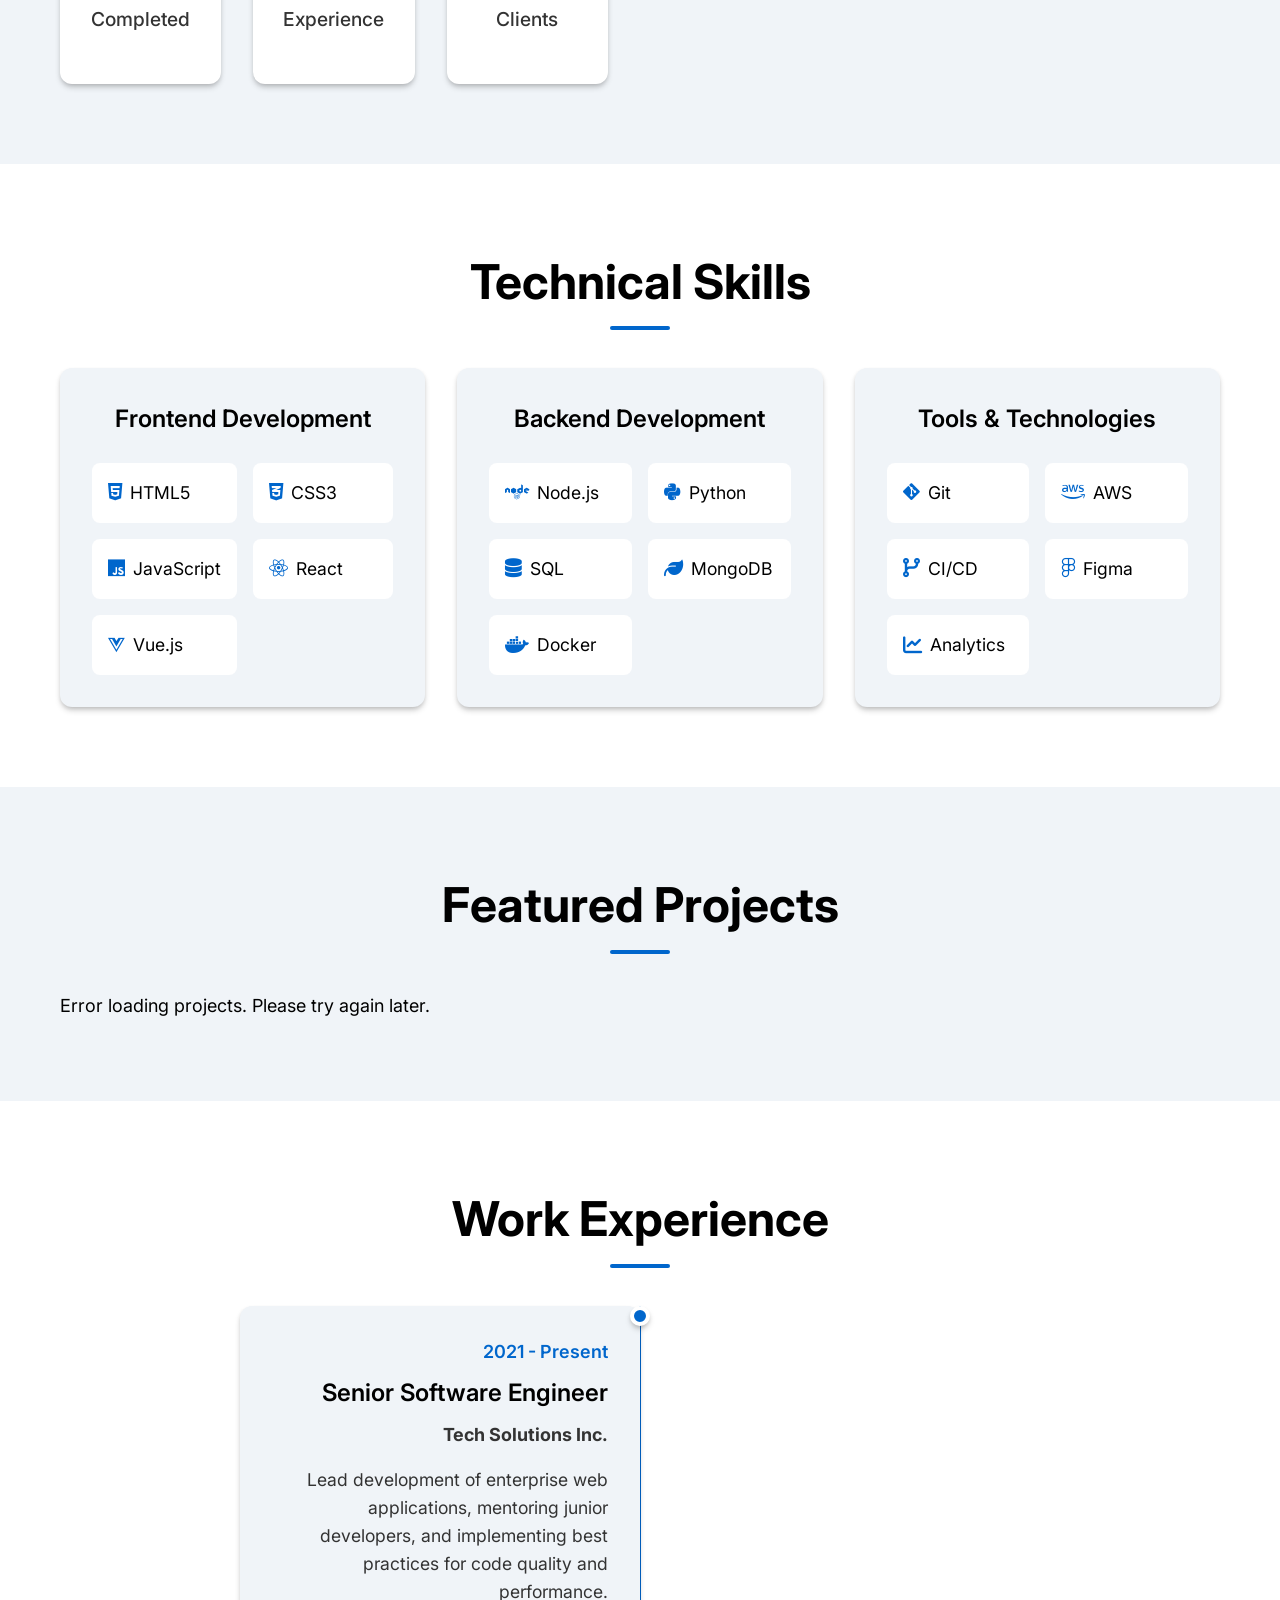
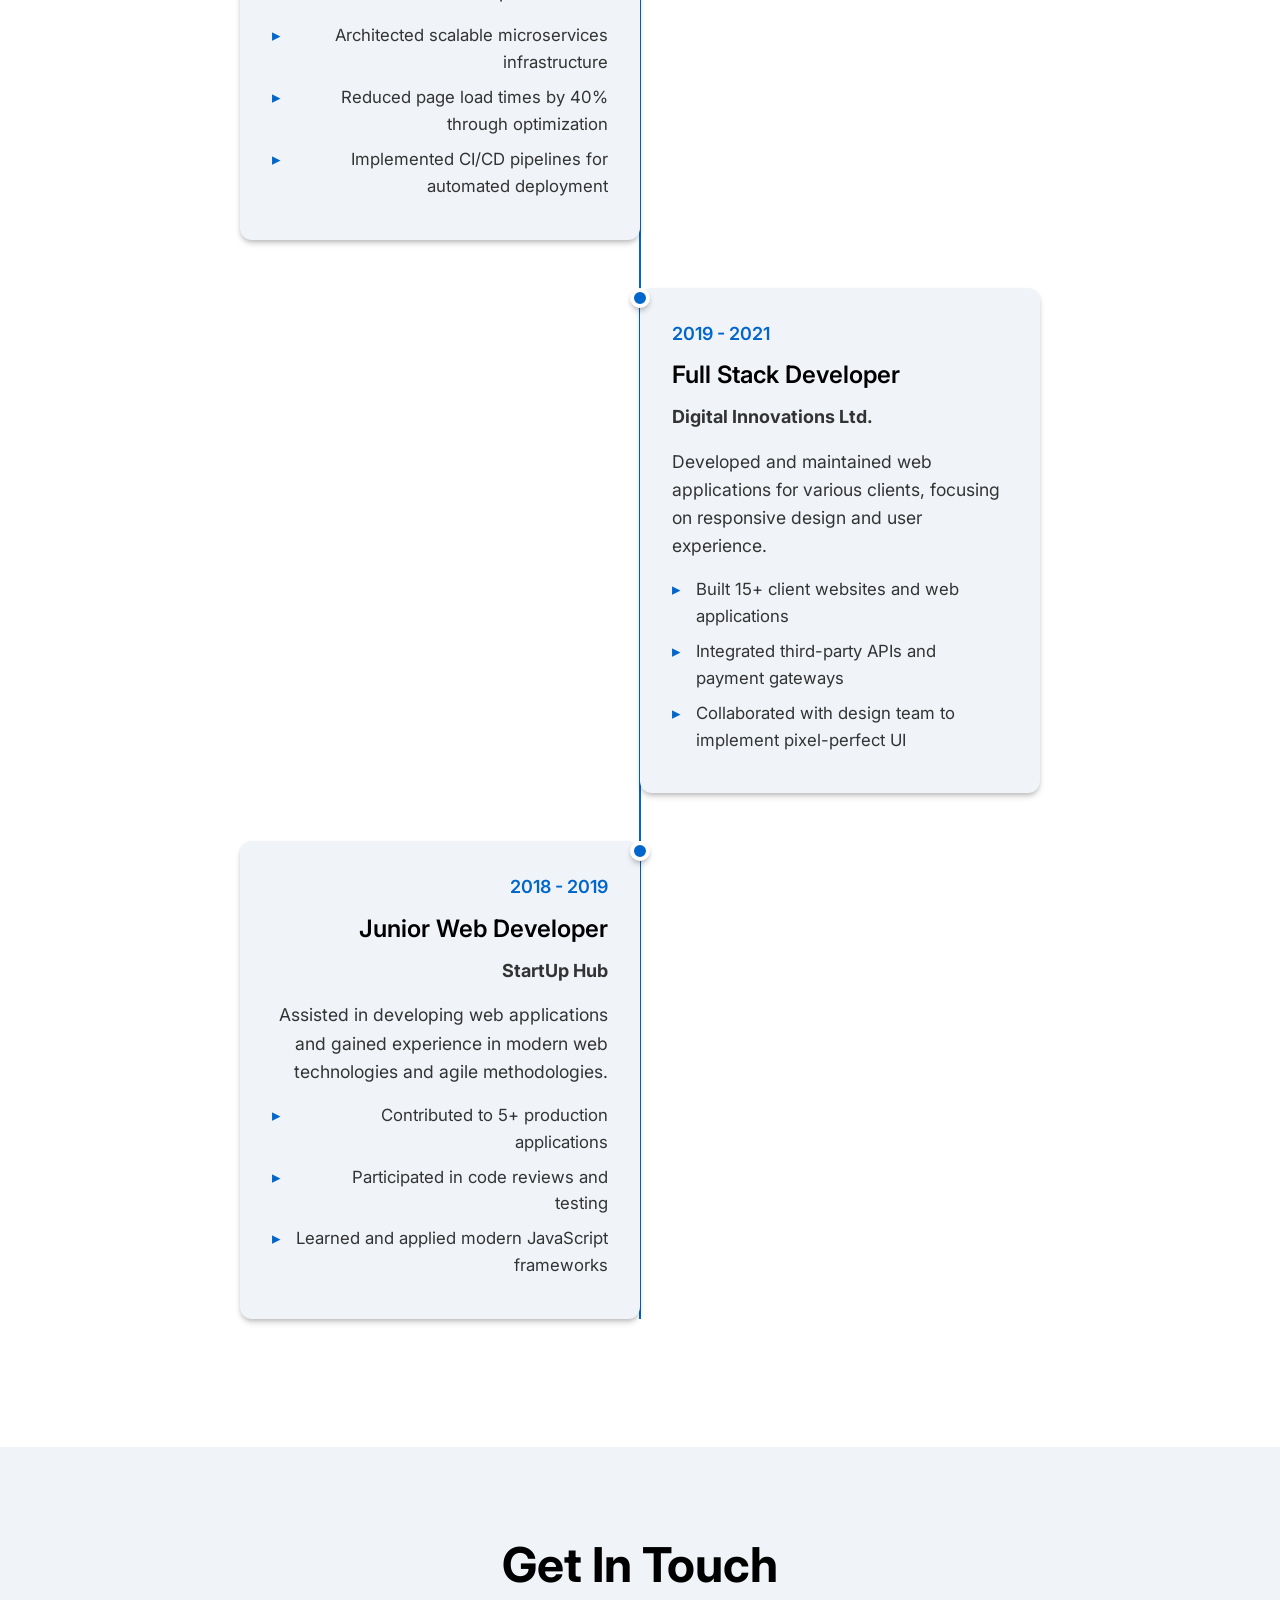
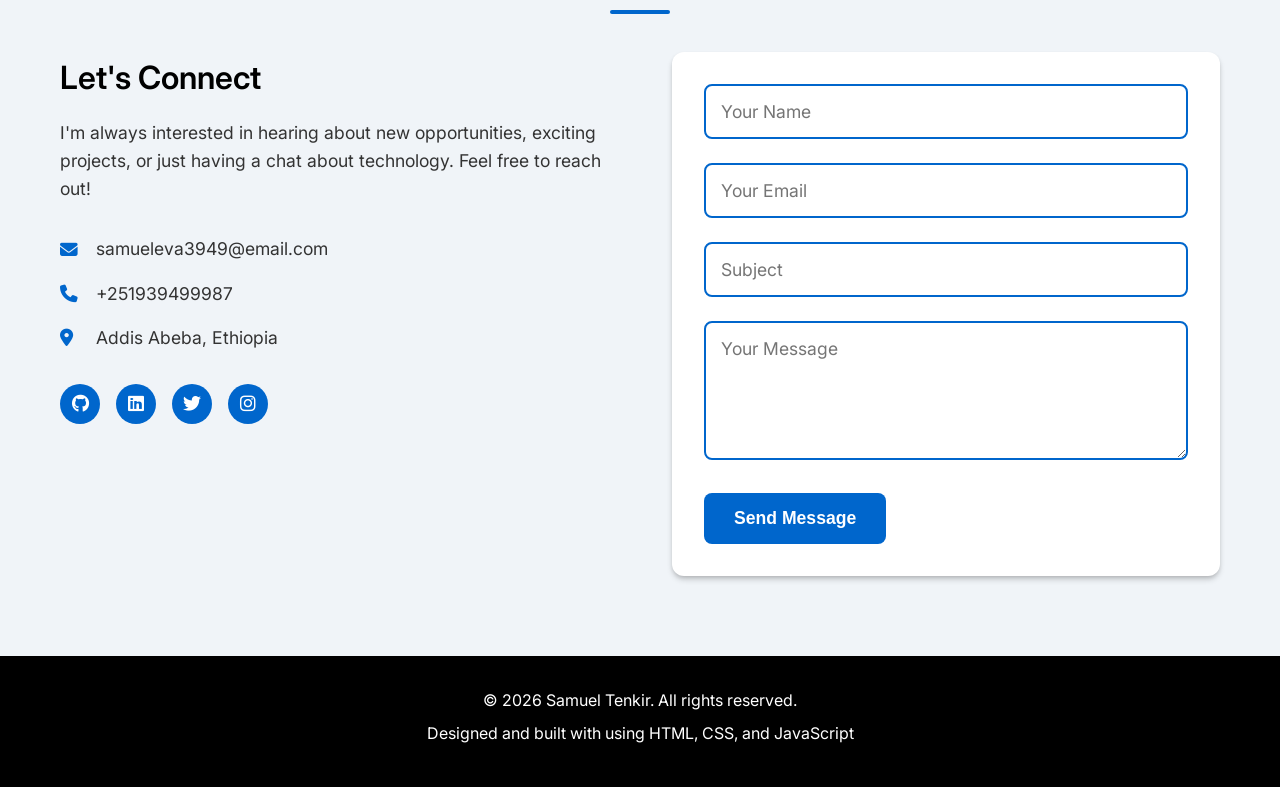
==== commit bc8a9728: "add backend" ====
--- a/index.html
+++ b/index.html
@@ -210,76 +210,9 @@
     <section id="projects" class="projects">
         <div class="container">
             <h2 class="section-title">Featured Projects</h2>
-            <div class="projects-grid">
-                <div class="project-card">
-                    <div class="project-image">
-                        <img src="https://via.placeholder.com/400x250/10B981/FFFFFF?text=E-Commerce" alt="E-Commerce Platform">
-                    </div>
-                    <div class="project-content">
-                        <h3>E-Commerce Platform</h3>
-                        <p>A full-stack e-commerce solution with real-time inventory management, secure payment processing, and responsive design.</p>
-                        <div class="project-tech">
-                            <span class="tech-tag">React</span>
-                            <span class="tech-tag">Node.js</span>
-                            <span class="tech-tag">MongoDB</span>
-                            <span class="tech-tag">Stripe</span>
-                        </div>
-                        <div class="project-links">
-                            <a href="#" class="project-link">
-                                <i class="fas fa-external-link-alt"></i> Live Demo
-                            </a>
-                            <a href="#" class="project-link">
-                                <i class="fab fa-github"></i> GitHub
-                            </a>
-                        </div>
-                    </div>
-                </div>
-                <div class="project-card">
-                    <div class="project-image">
-                        <img src="https://via.placeholder.com/400x250/F59E0B/FFFFFF?text=Task+Manager" alt="Task Management App">
-                    </div>
-                    <div class="project-content">
-                        <h3>Task Management App</h3>
-                        <p>A collaborative task management application with real-time updates, drag-and-drop functionality, and team collaboration features.</p>
-                        <div class="project-tech">
-                            <span class="tech-tag">Vue.js</span>
-                            <span class="tech-tag">Firebase</span>
-                            <span class="tech-tag">Vuex</span>
-                            <span class="tech-tag">Tailwind</span>
-                        </div>
-                        <div class="project-links">
-                            <a href="#" class="project-link">
-                                <i class="fas fa-external-link-alt"></i> Live Demo
-                            </a>
-                            <a href="#" class="project-link">
-                                <i class="fab fa-github"></i> GitHub
-                            </a>
-                        </div>
-                    </div>
-                </div>
-                <div class="project-card">
-                    <div class="project-image">
-                        <img src="https://via.placeholder.com/400x250/EF4444/FFFFFF?text=Analytics+Dashboard" alt="Analytics Dashboard">
-                    </div>
-                    <div class="project-content">
-                        <h3>Analytics Dashboard</h3>
-                        <p>A comprehensive analytics dashboard with data visualization, real-time metrics, and customizable reporting features.</p>
-                        <div class="project-tech">
-                            <span class="tech-tag">React</span>
-                            <span class="tech-tag">D3.js</span>
-                            <span class="tech-tag">Python</span>
-                            <span class="tech-tag">PostgreSQL</span>
-                        </div>
-                        <div class="project-links">
-                            <a href="#" class="project-link">
-                                <i class="fas fa-external-link-alt"></i> Live Demo
-                            </a>
-                            <a href="#" class="project-link">
-                                <i class="fab fa-github"></i> GitHub
-                            </a>
-                        </div>
-                    </div>
-                </div>
+            <div class="projects-grid" id="projectsGrid">
+                <!-- Projects will be loaded dynamically from PHP backend -->
+                <div class="loading">Loading projects...</div>
             </div>
         </div>
     </section>
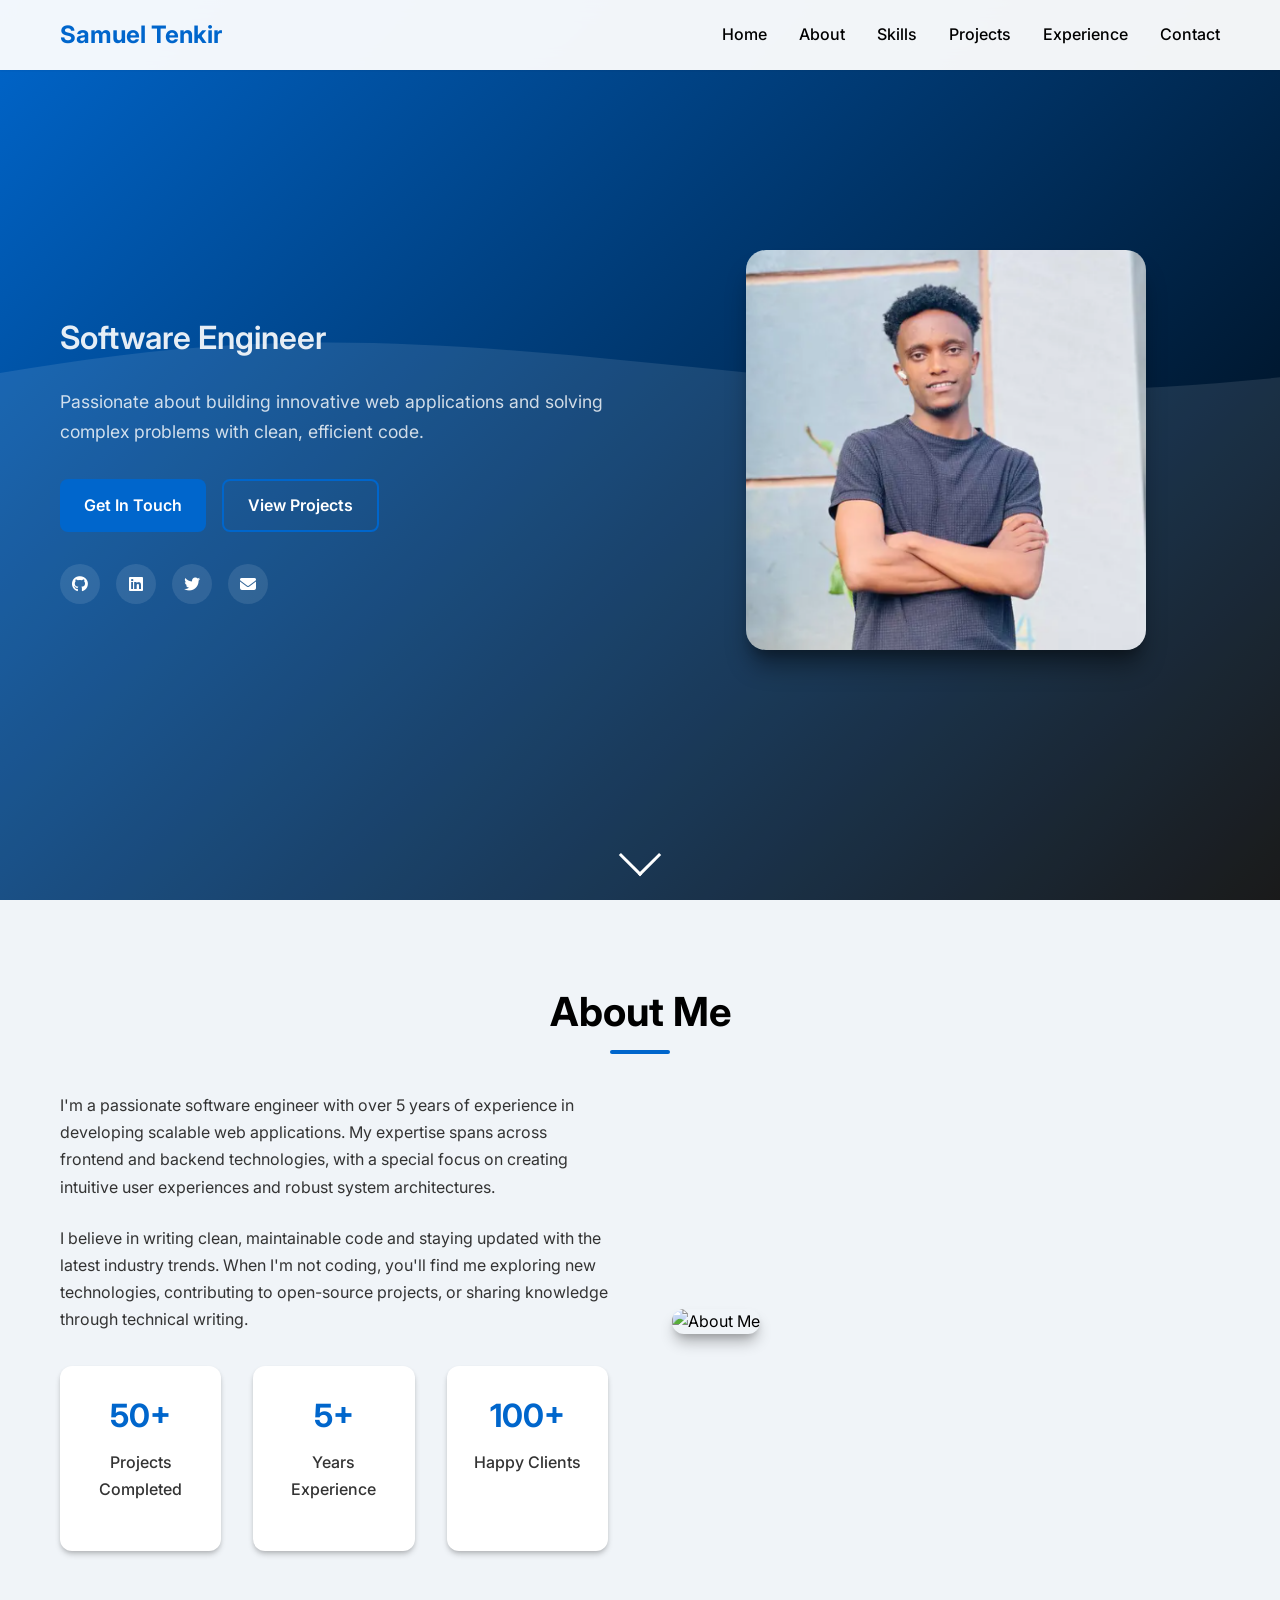
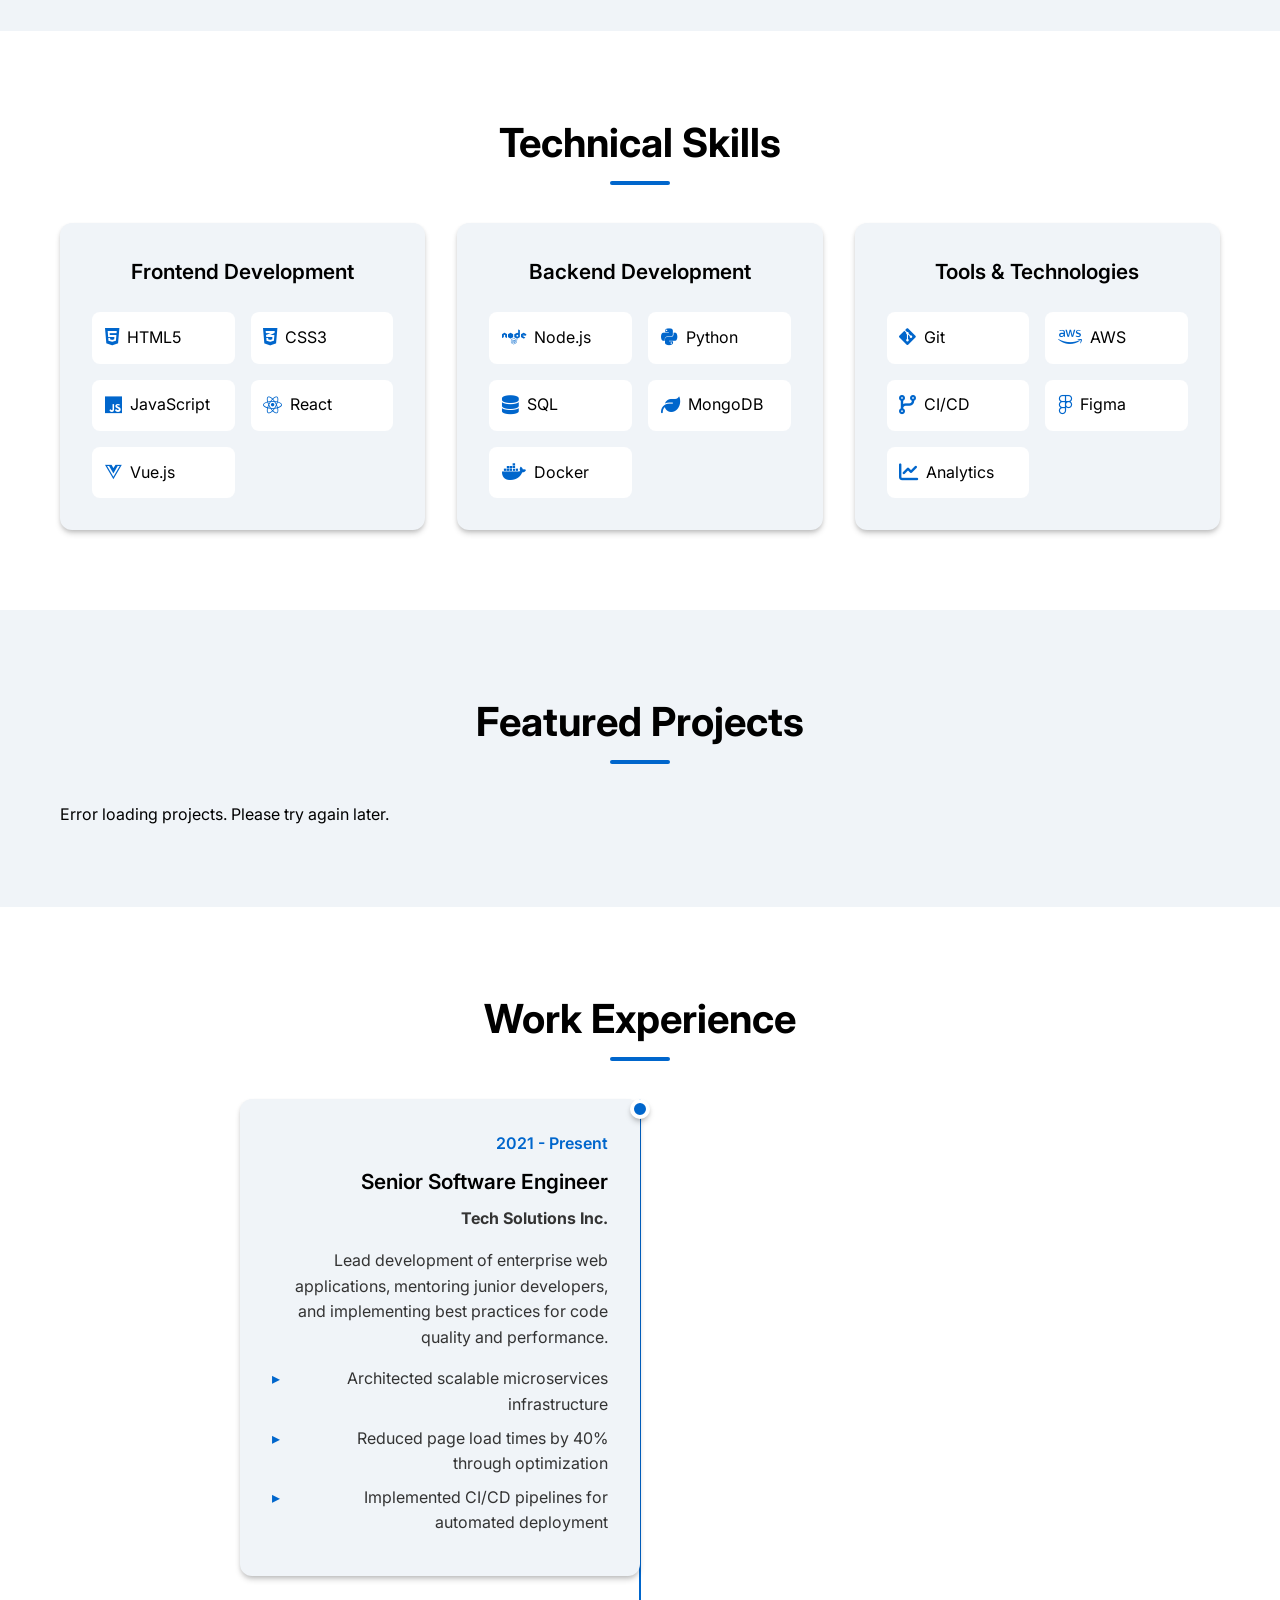
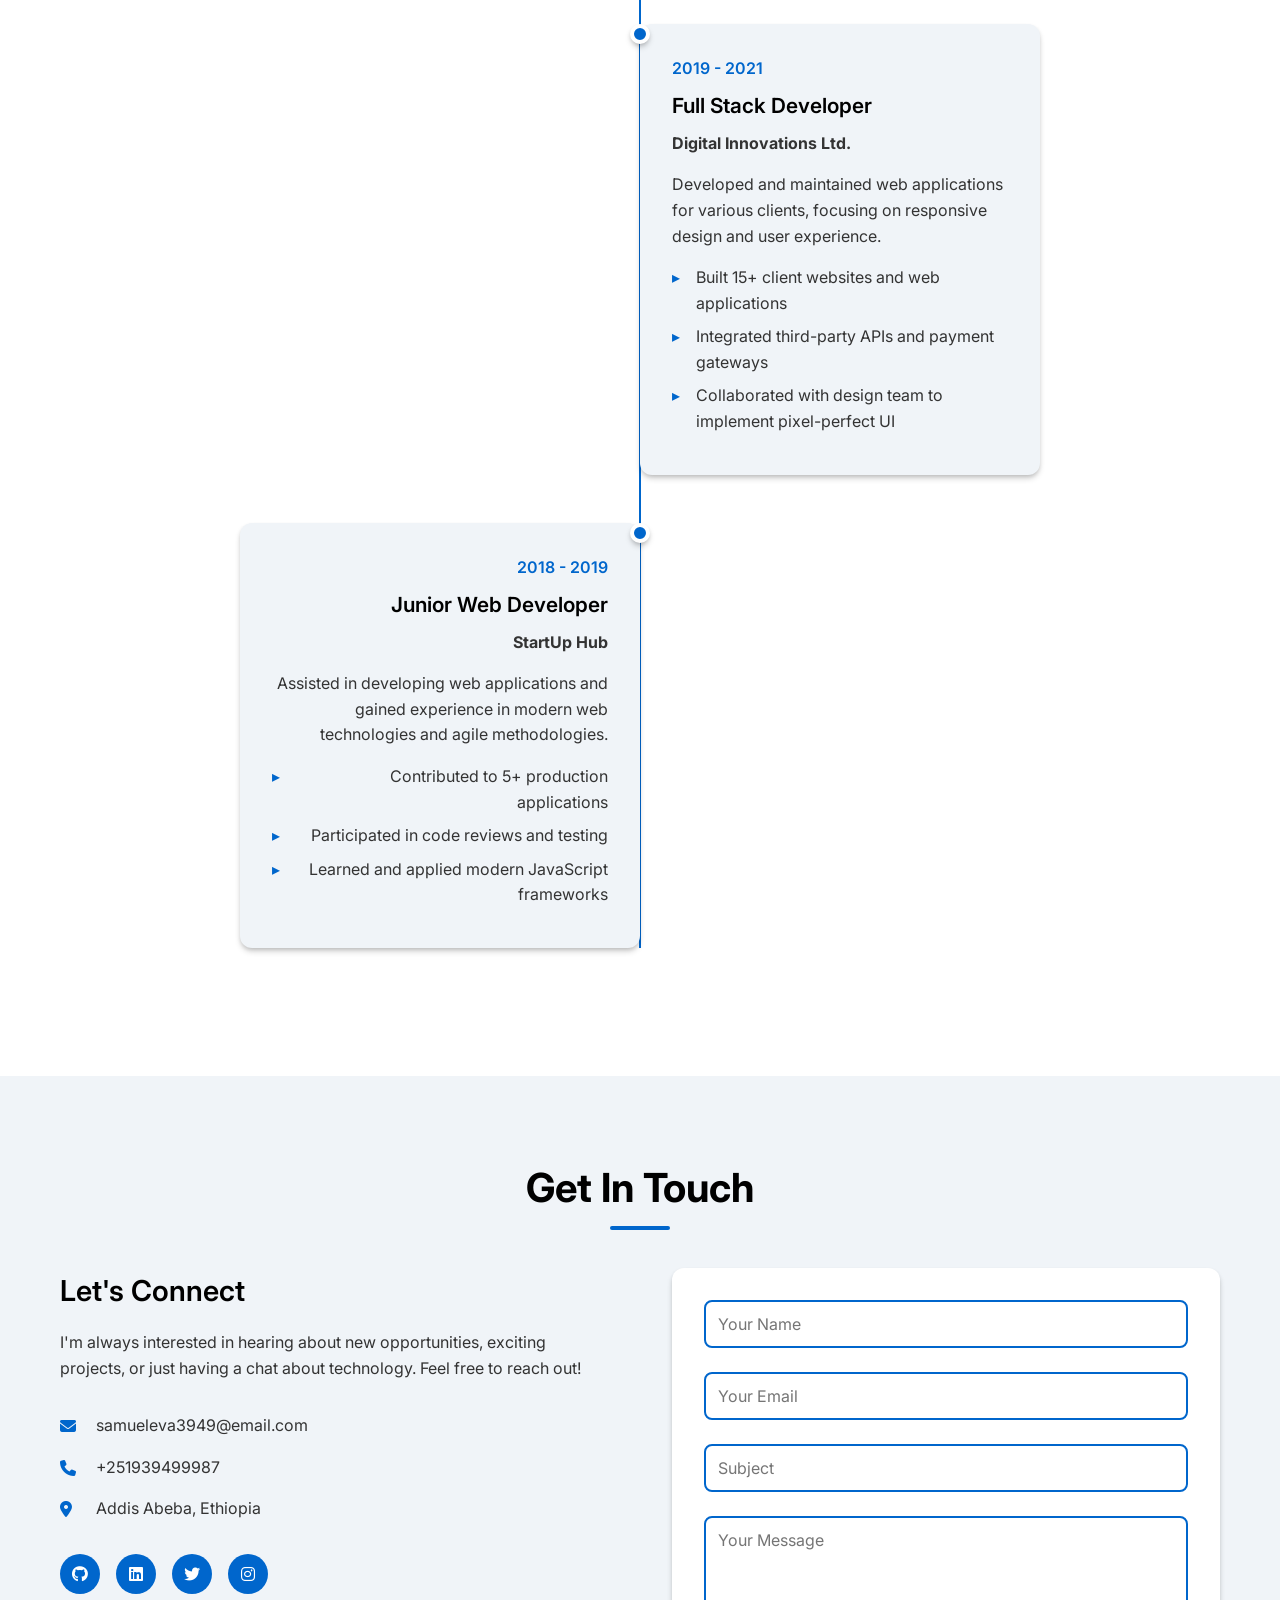
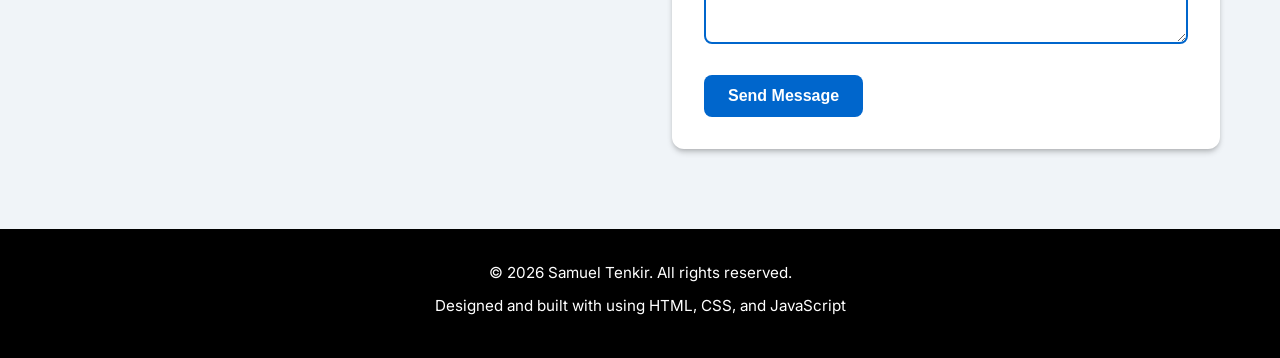
==== commit f316c357: "add info" ====
--- a/index.html
+++ b/index.html
@@ -59,7 +59,7 @@
                     <a href="#projects" class="btn btn-secondary">View Projects</a>
                 </div>
                 <div class="hero-social">
-                    <a href="https://github.com" target="_blank" class="social-link">
+                    <a href="https://github.com/eva3949" target="_blank" class="social-link">
                         <i class="fab fa-github"></i>
                     </a>
                     <a href="https://linkedin.com" target="_blank" class="social-link">
@@ -291,7 +291,7 @@
                         </div>
                     </div>
                     <div class="contact-social">
-                        <a href="https://github.com" target="_blank" class="social-icon">
+                        <a href="https://github.com/eva3949" target="_blank" class="social-icon">
                             <i class="fab fa-github"></i>
                         </a>
                         <a href="https://linkedin.com" target="_blank" class="social-icon">
--- a/styles.css
+++ b/styles.css
@@ -34,7 +34,7 @@
     color: var(--text-dark);
     background-color: var(--bg-white);
     overflow-x: hidden;
-    font-size: 18px;
+    font-size: 16px;
 }
 
 .container {
@@ -163,7 +163,7 @@
 }
 
 .hero-title {
-    font-size: 4rem;
+    font-size: 3.5rem;
     font-weight: 800;
     margin-bottom: 1rem;
     line-height: 1.2;
@@ -174,14 +174,14 @@
 }
 
 .hero-subtitle {
-    font-size: 2.5rem;
+    font-size: 2rem;
     font-weight: 600;
     margin-bottom: 1.5rem;
     opacity: 0.9;
 }
 
 .hero-description {
-    font-size: 1.3rem;
+    font-size: 1.1rem;
     margin-bottom: 2rem;
     opacity: 0.8;
     line-height: 1.7;
@@ -194,7 +194,7 @@
 }
 
 .btn {
-    padding: 15px 30px;
+    padding: 12px 24px;
     border: none;
     border-radius: 8px;
     font-weight: 600;
@@ -204,7 +204,7 @@
     justify-content: center;
     transition: var(--transition);
     cursor: pointer;
-    font-size: 1.1rem;
+    font-size: 1rem;
 }
 
 .btn-primary {
@@ -309,7 +309,7 @@
 }
 
 .section-title {
-    font-size: 3rem;
+    font-size: 2.5rem;
     font-weight: 700;
     text-align: center;
     margin-bottom: 3rem;
@@ -344,7 +344,7 @@
 .about-text p {
     margin-bottom: 1.5rem;
     color: var(--text-light);
-    font-size: 1.2rem;
+    font-size: 1rem;
     line-height: 1.7;
 }
 
@@ -400,7 +400,7 @@
 }
 
 .skill-category h3 {
-    font-size: 1.5rem;
+    font-size: 1.3rem;
     font-weight: 600;
     margin-bottom: 1.5rem;
     color: var(--text-dark);
@@ -417,10 +417,10 @@
     display: flex;
     align-items: center;
     gap: 0.5rem;
-    padding: 1rem;
+    padding: 0.8rem;
     background: var(--bg-white);
     border-radius: 8px;
-    font-size: 1.1rem;
+    font-size: 1rem;
 }
 
 .skill-item i {
@@ -466,7 +466,7 @@
 }
 
 .project-content h3 {
-    font-size: 1.8rem;
+    font-size: 1.5rem;
     font-weight: 600;
     margin-bottom: 1rem;
     color: var(--text-dark);
@@ -476,7 +476,7 @@
     color: var(--text-light);
     margin-bottom: 1.5rem;
     line-height: 1.6;
-    font-size: 1.1rem;
+    font-size: 1rem;
 }
 
 .project-tech {
@@ -489,9 +489,9 @@
 .tech-tag {
     background: var(--primary-color);
     color: var(--text-white);
-    padding: 0.4rem 1rem;
+    padding: 0.3rem 0.8rem;
     border-radius: 20px;
-    font-size: 0.95rem;
+    font-size: 0.85rem;
     font-weight: 500;
 }
 
@@ -507,7 +507,7 @@
     display: flex;
     align-items: center;
     gap: 0.5rem;
-    font-size: 1rem;
+    font-size: 0.95rem;
 }
 
 /* Experience Section */
@@ -575,7 +575,7 @@
 }
 
 .timeline-content h3 {
-    font-size: 1.5rem;
+    font-size: 1.3rem;
     font-weight: 600;
     margin-bottom: 0.5rem;
     color: var(--text-dark);
@@ -590,7 +590,7 @@
     color: var(--text-light);
     margin-bottom: 1rem;
     line-height: 1.6;
-    font-size: 1.1rem;
+    font-size: 1rem;
 }
 
 .timeline-content ul {
@@ -602,7 +602,7 @@
     margin-bottom: 0.5rem;
     position: relative;
     padding-left: 1.5rem;
-    font-size: 1.05rem;
+    font-size: 1rem;
 }
 
 .timeline-content li::before {
@@ -624,7 +624,7 @@
 }
 
 .contact-info h3 {
-    font-size: 2rem;
+    font-size: 1.8rem;
     font-weight: 600;
     margin-bottom: 1rem;
     color: var(--text-dark);
@@ -634,7 +634,7 @@
     color: var(--text-light);
     margin-bottom: 2rem;
     line-height: 1.6;
-    font-size: 1.1rem;
+    font-size: 1rem;
 }
 
 .contact-details {
@@ -647,7 +647,7 @@
     gap: 1rem;
     margin-bottom: 1rem;
     color: var(--text-light);
-    font-size: 1.1rem;
+    font-size: 1rem;
 }
 
 .contact-item i {
@@ -686,11 +686,11 @@
 .form-group input,
 .form-group textarea {
     width: 100%;
-    padding: 15px;
+    padding: 12px;
     border: 2px solid var(--border-color);
     border-radius: 8px;
     font-family: inherit;
-    font-size: 1.1rem;
+    font-size: 1rem;
     transition: var(--transition);
 }
 
@@ -715,7 +715,7 @@
 
 .footer p {
     margin-bottom: 0.5rem;
-    font-size: 1rem;
+    font-size: 0.95rem;
 }
 
 .footer i {
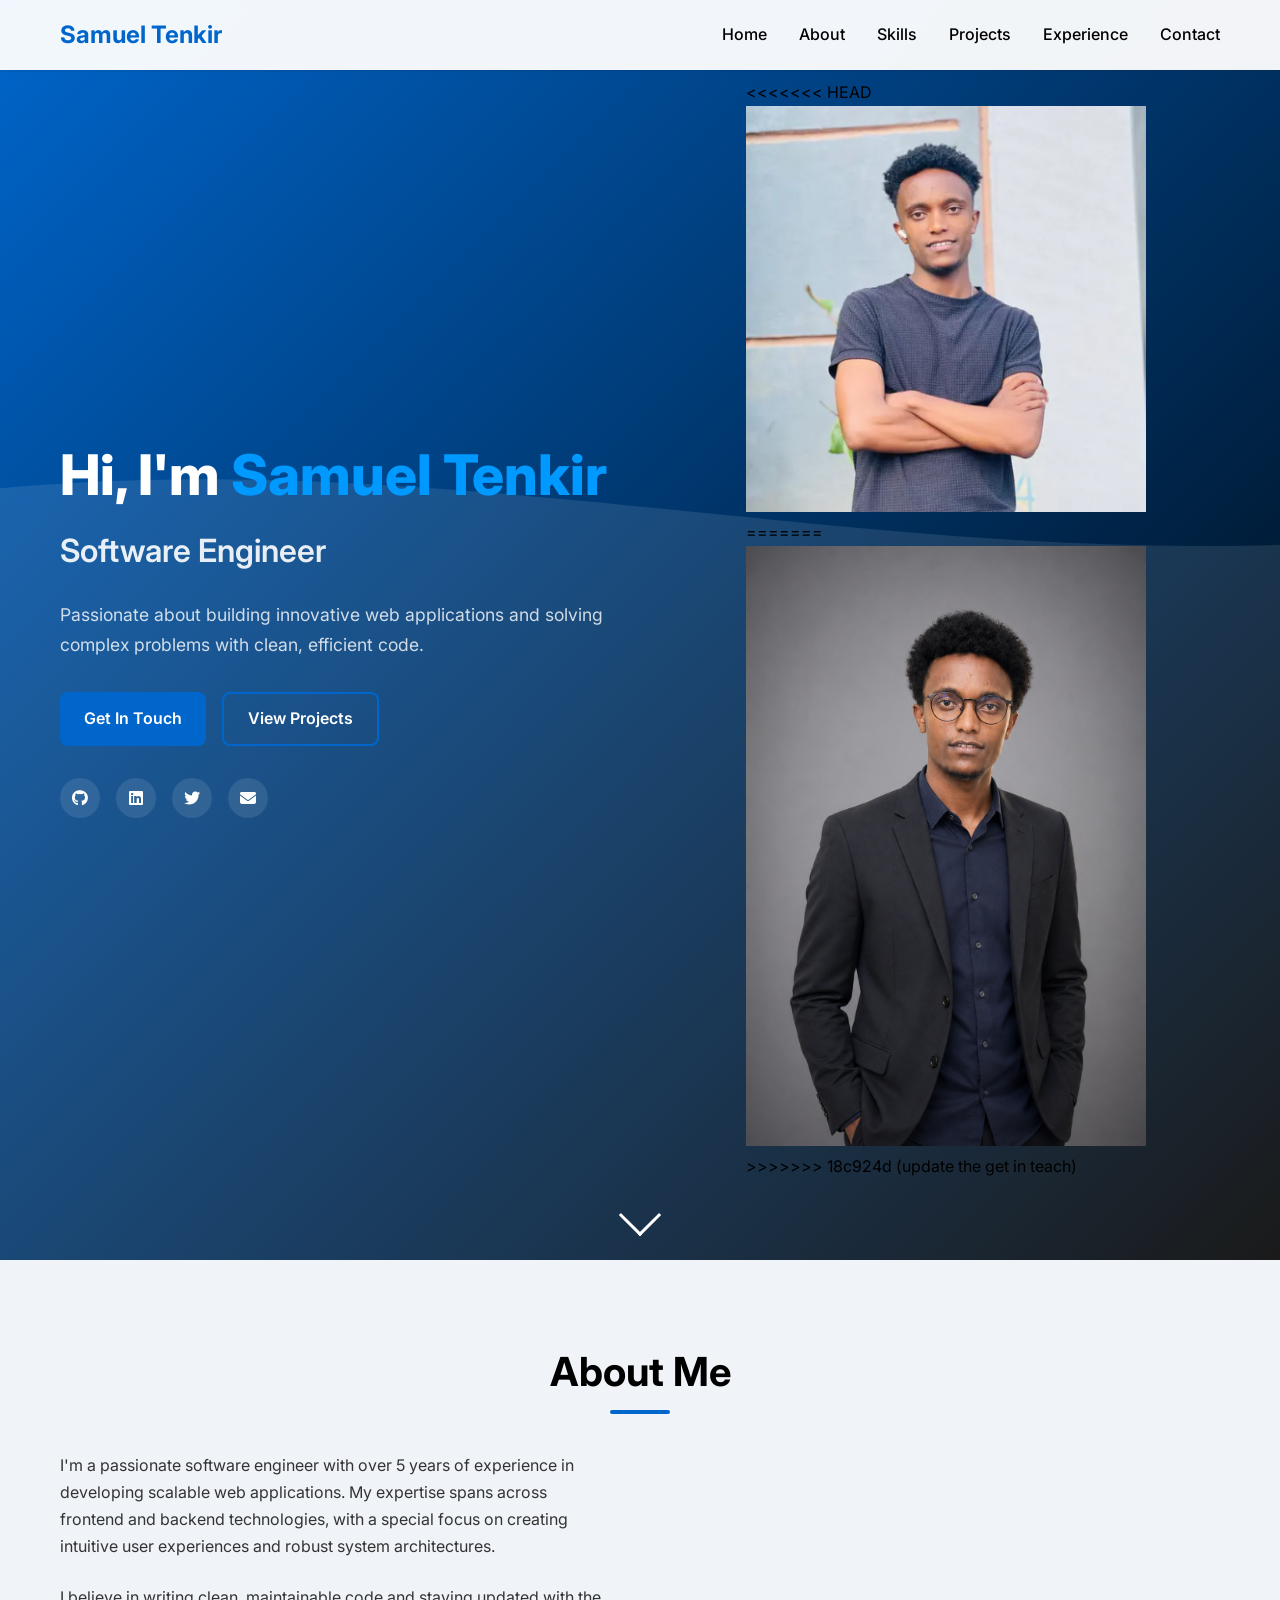
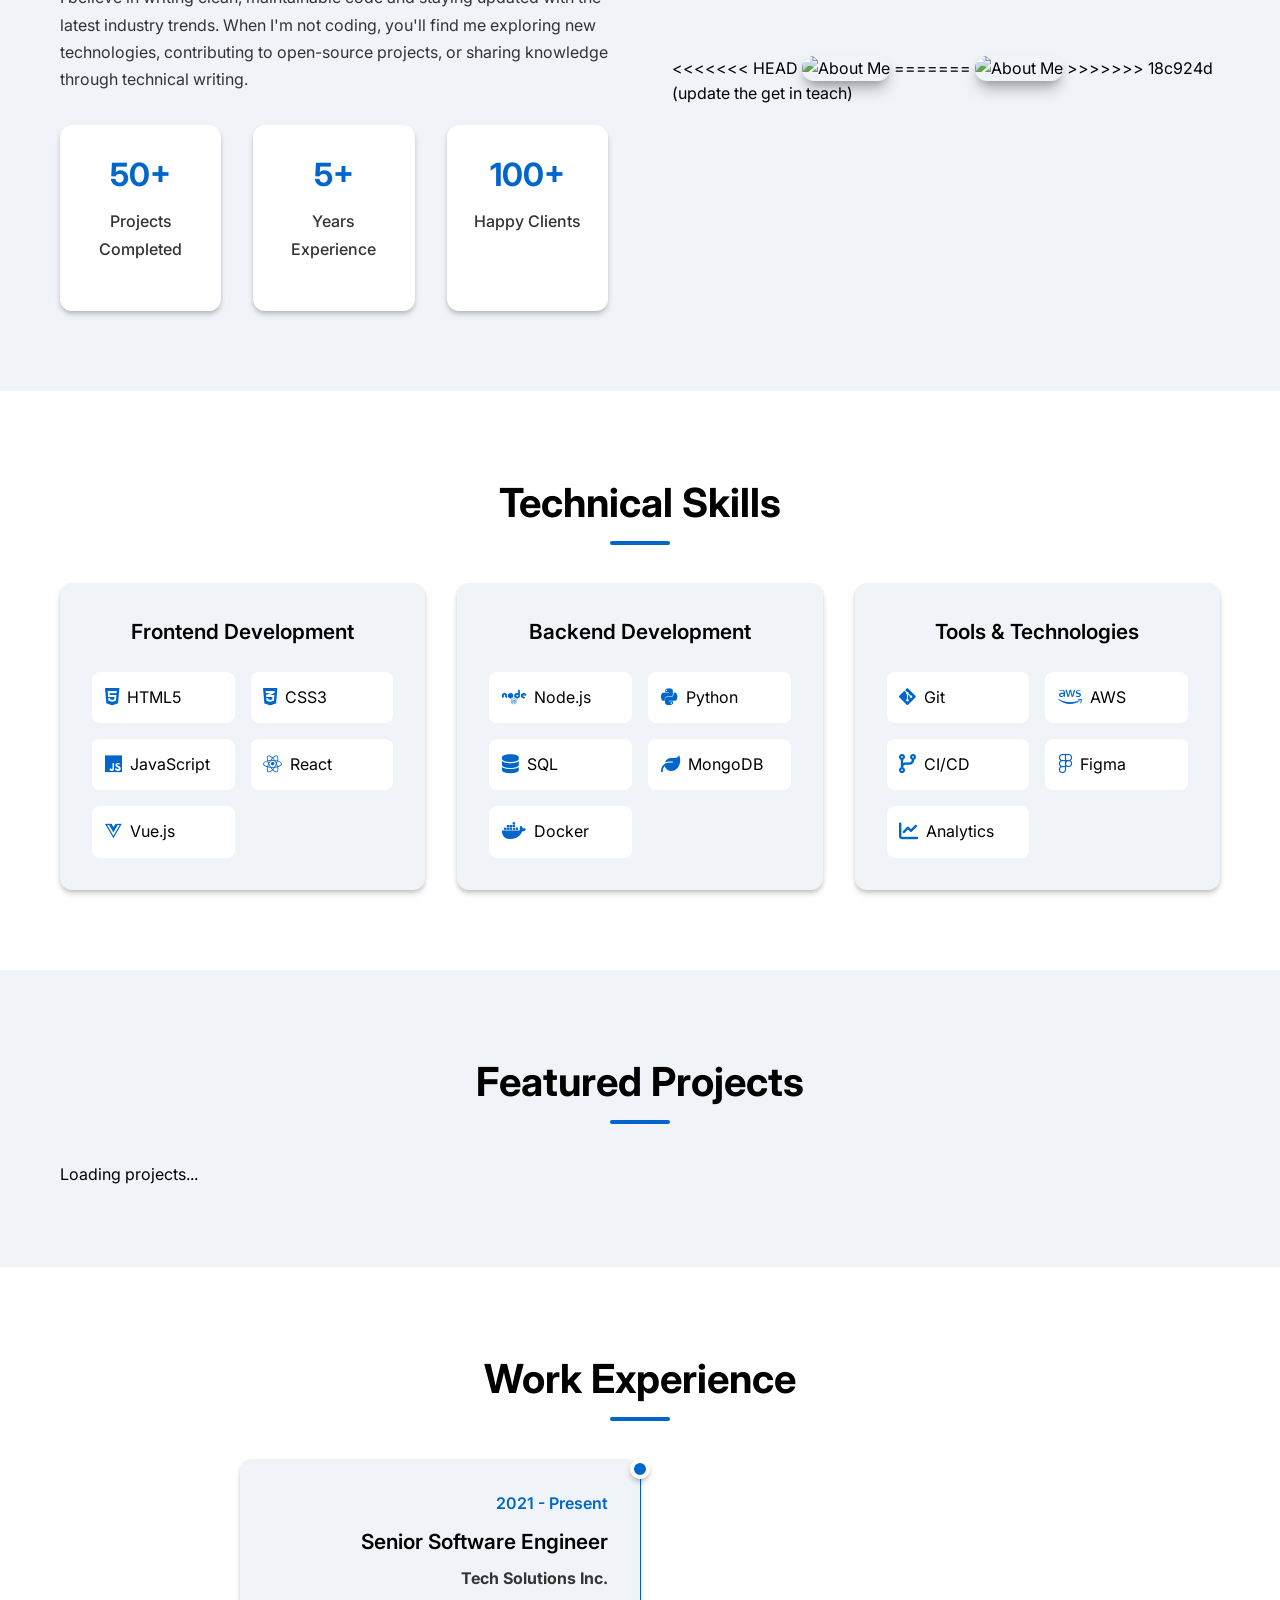
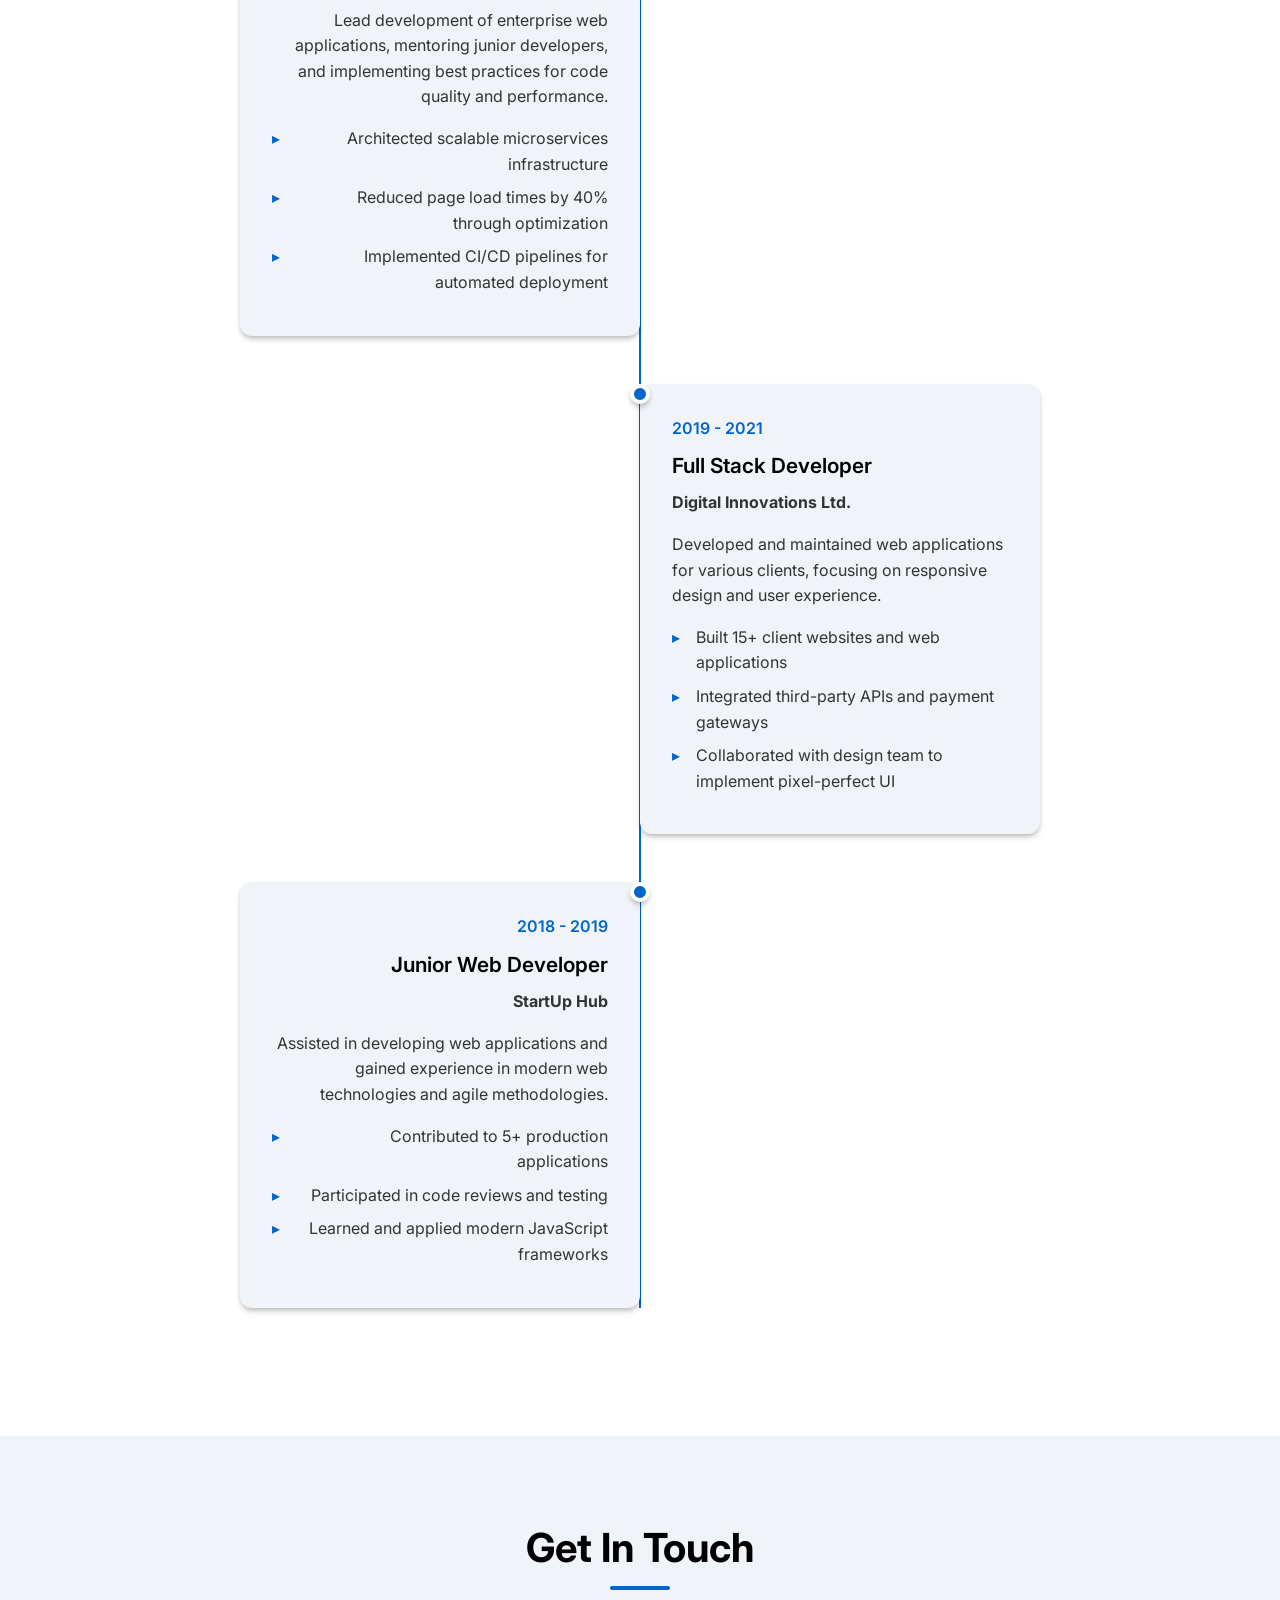
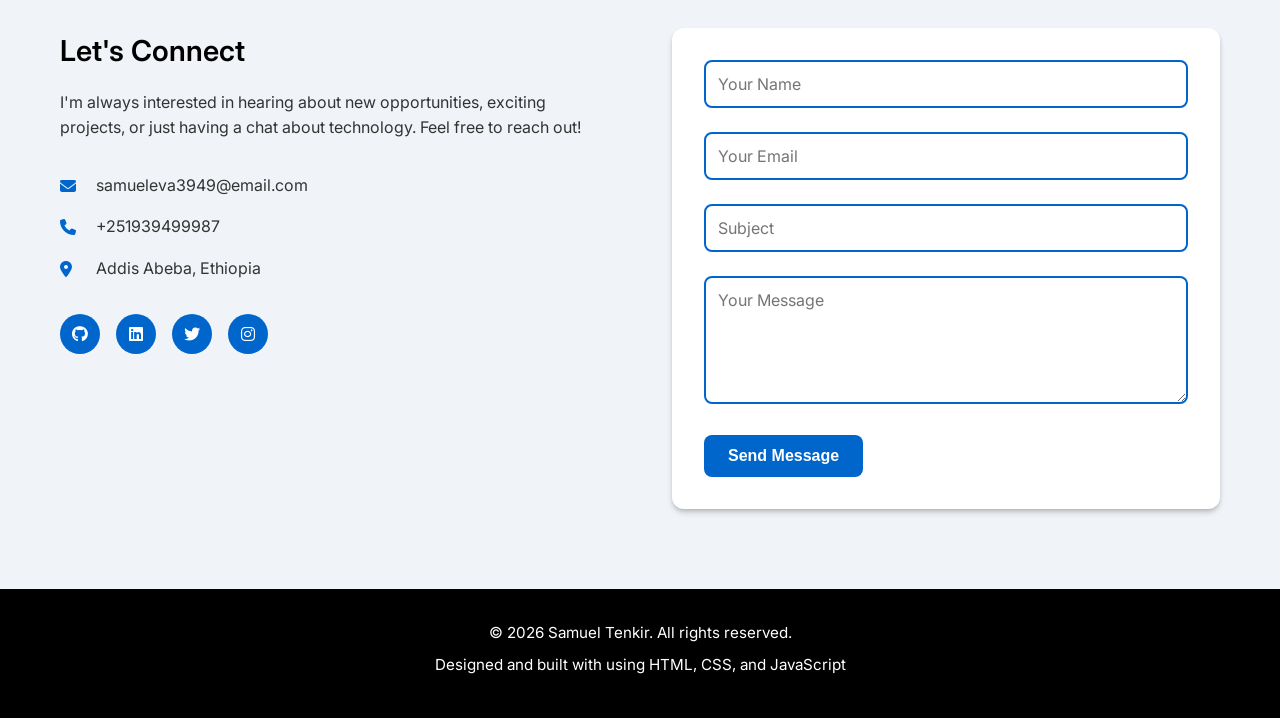
==== commit b125c204: "update the get in teach" ====
--- a/index.html
+++ b/index.html
@@ -75,7 +75,11 @@
             </div>
             <div class="hero-image">
                 <div class="profile-img">
+<<<<<<< HEAD
                     <img src="picture.png" alt="Profile Picture">
+=======
+                    <img src="picture.jpg" alt="Profile Picture">
+>>>>>>> 18c924d (update the get in teach)
                 </div>
             </div>
         </div>
@@ -116,7 +120,11 @@
                     </div>
                 </div>
                 <div class="about-image">
-                    <img src="https://via.placeholder.com/500x400/6366F1/FFFFFF?text=Working" alt="About Me">
+<<<<<<< HEAD
+                    <img src="https://backend.vlinkinfo.com/uploads/Top_7_Software_Development_Methodologies_With_pros_and_cons_Banner_cb667ee3d8.png" alt="About Me">
+=======
+                    <img src="https://cdn-dynmedia-1.microsoft.com/is/image/microsoftcorp/sds-windows11-laptop-N-fy24?scl=1&fmt=png-alpha" alt="About Me">
+>>>>>>> 18c924d (update the get in teach)
                 </div>
             </div>
         </div>
--- a/styles.css
+++ b/styles.css
@@ -261,17 +261,28 @@
 
 .profile-img {
     width: 400px;
+<<<<<<< HEAD
     height: 400px;
     border-radius: 20px;
     overflow: hidden;
+=======
+    height: auto;
+    border-radius: 20px;
+    overflow: visible;
+>>>>>>> 18c924d (update the get in teach)
     box-shadow: var(--shadow-xl);
     animation: float 6s ease-in-out infinite;
 }
 
 .profile-img img {
     width: 100%;
+<<<<<<< HEAD
     height: 100%;
     object-fit: cover;
+=======
+    height: auto;
+    object-fit: contain;
+>>>>>>> 18c924d (update the get in teach)
 }
 
 @keyframes float {
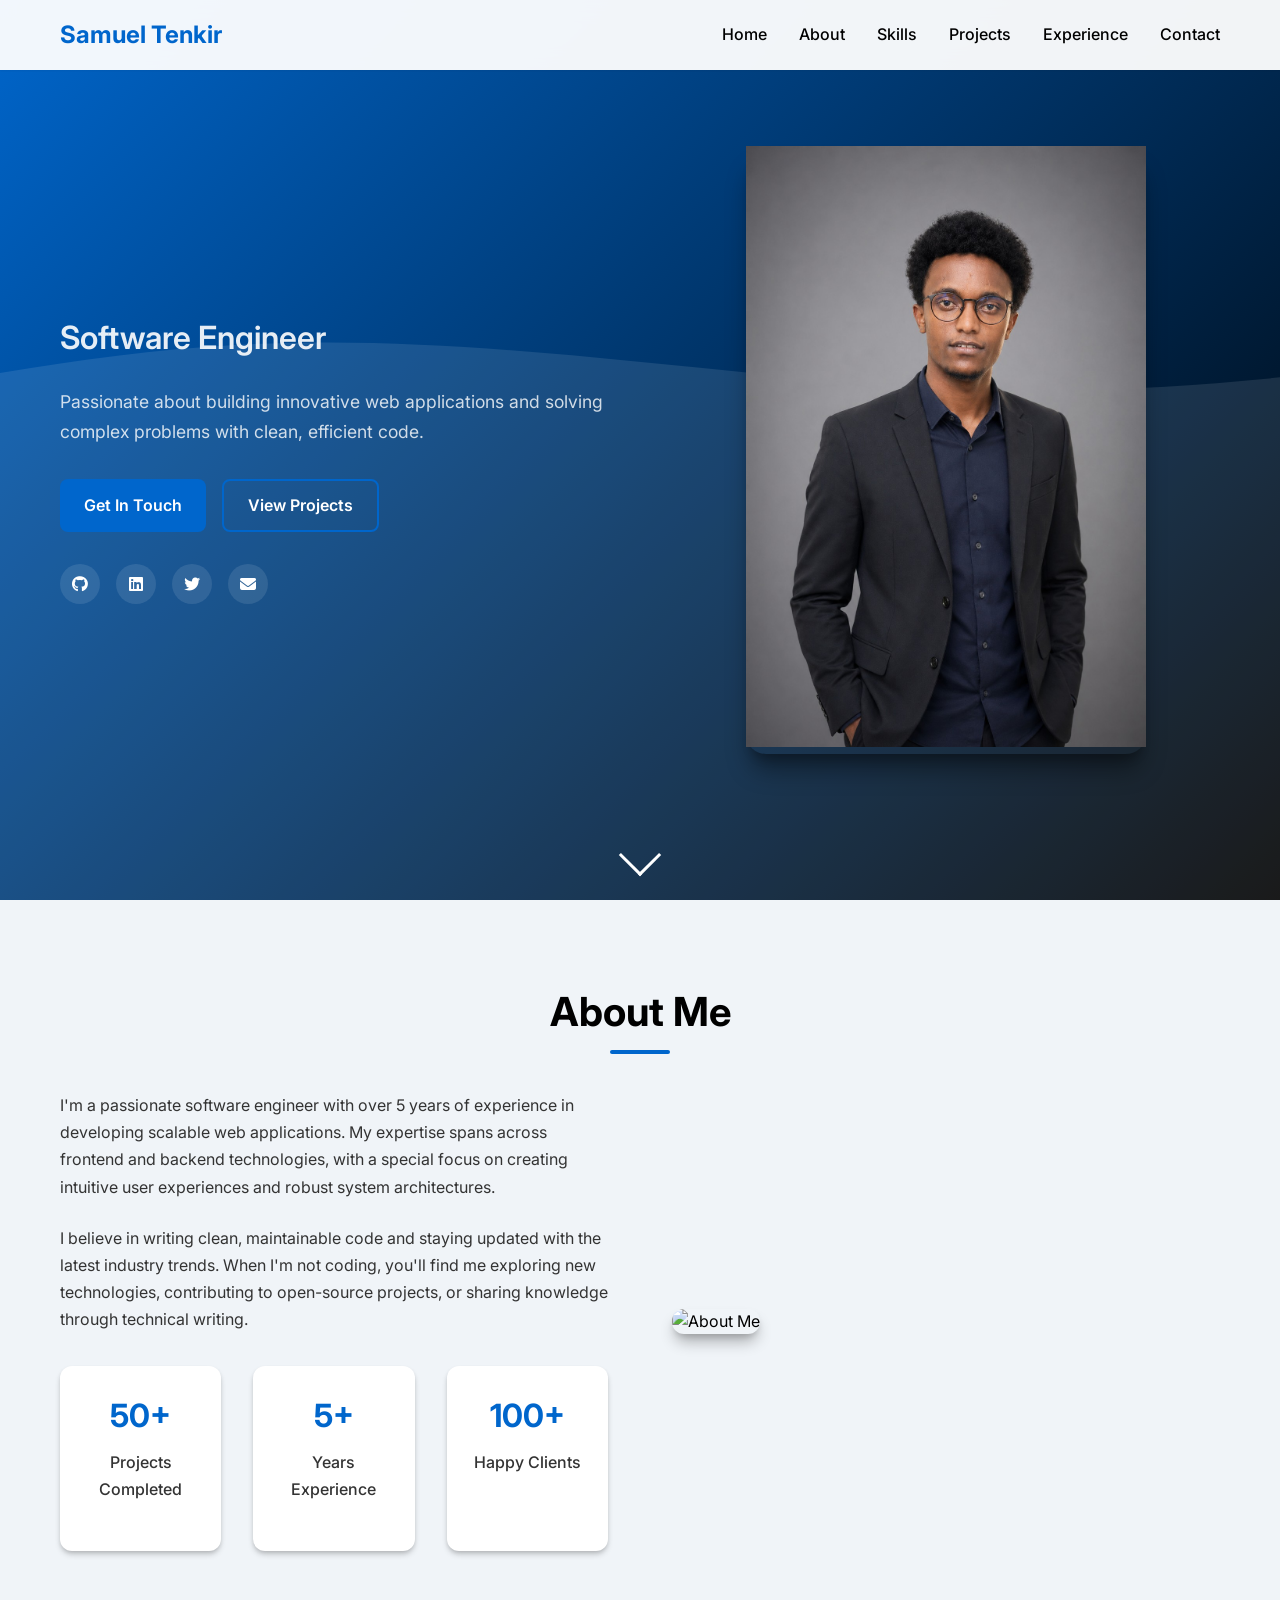
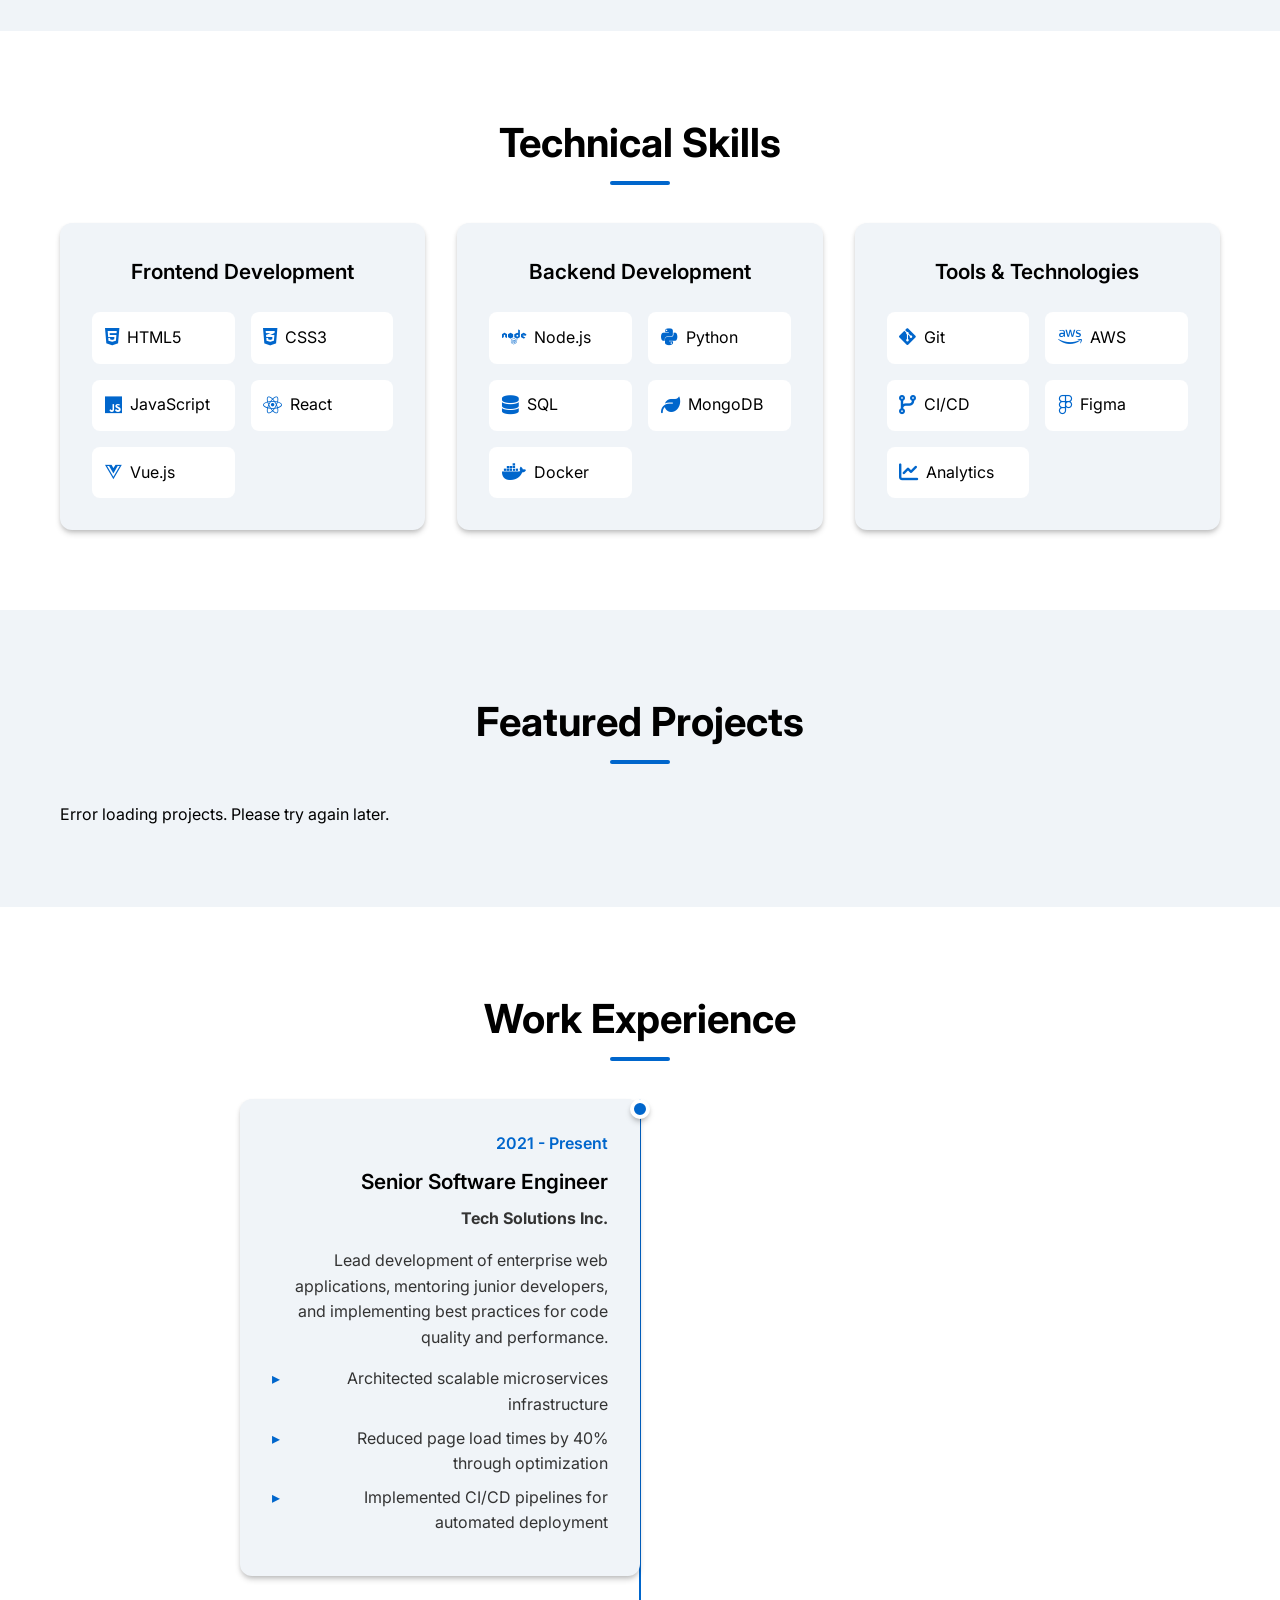
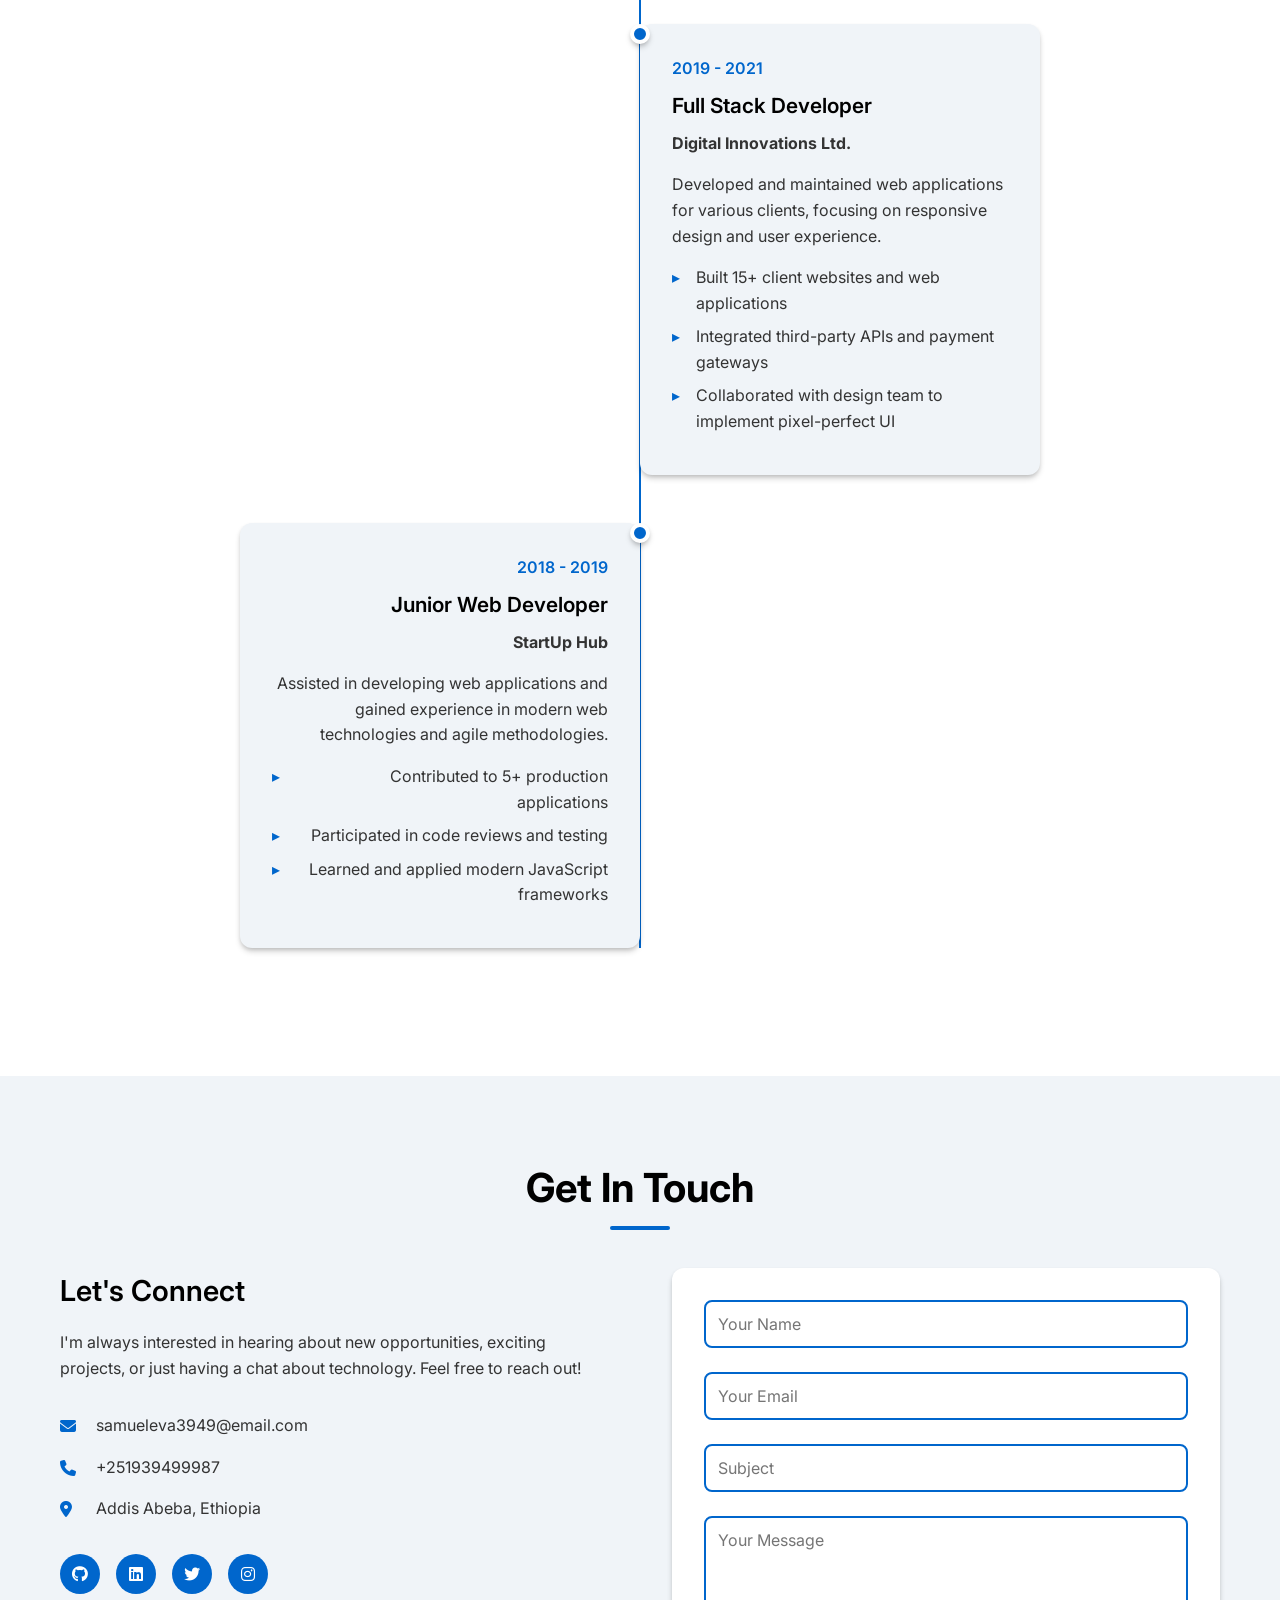
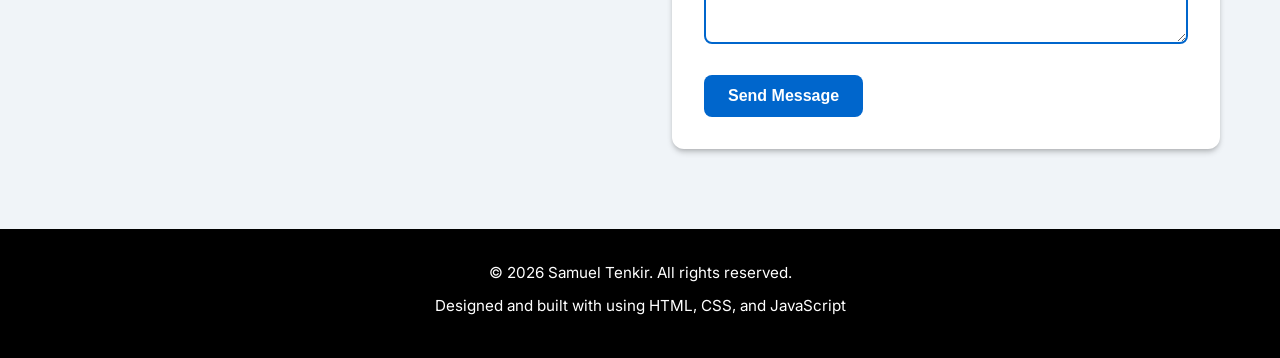
==== commit 6c4ba0cb: "update the get in teach" ====
--- a/index.html
+++ b/index.html
@@ -75,11 +75,7 @@
             </div>
             <div class="hero-image">
                 <div class="profile-img">
-<<<<<<< HEAD
-                    <img src="picture.png" alt="Profile Picture">
-=======
                     <img src="picture.jpg" alt="Profile Picture">
->>>>>>> 18c924d (update the get in teach)
                 </div>
             </div>
         </div>
@@ -120,11 +116,7 @@
                     </div>
                 </div>
                 <div class="about-image">
-<<<<<<< HEAD
-                    <img src="https://backend.vlinkinfo.com/uploads/Top_7_Software_Development_Methodologies_With_pros_and_cons_Banner_cb667ee3d8.png" alt="About Me">
-=======
                     <img src="https://cdn-dynmedia-1.microsoft.com/is/image/microsoftcorp/sds-windows11-laptop-N-fy24?scl=1&fmt=png-alpha" alt="About Me">
->>>>>>> 18c924d (update the get in teach)
                 </div>
             </div>
         </div>
--- a/styles.css
+++ b/styles.css
@@ -261,28 +261,17 @@
 
 .profile-img {
     width: 400px;
-<<<<<<< HEAD
-    height: 400px;
-    border-radius: 20px;
-    overflow: hidden;
-=======
     height: auto;
     border-radius: 20px;
     overflow: visible;
->>>>>>> 18c924d (update the get in teach)
     box-shadow: var(--shadow-xl);
     animation: float 6s ease-in-out infinite;
 }
 
 .profile-img img {
     width: 100%;
-<<<<<<< HEAD
-    height: 100%;
-    object-fit: cover;
-=======
     height: auto;
     object-fit: contain;
->>>>>>> 18c924d (update the get in teach)
 }
 
 @keyframes float {
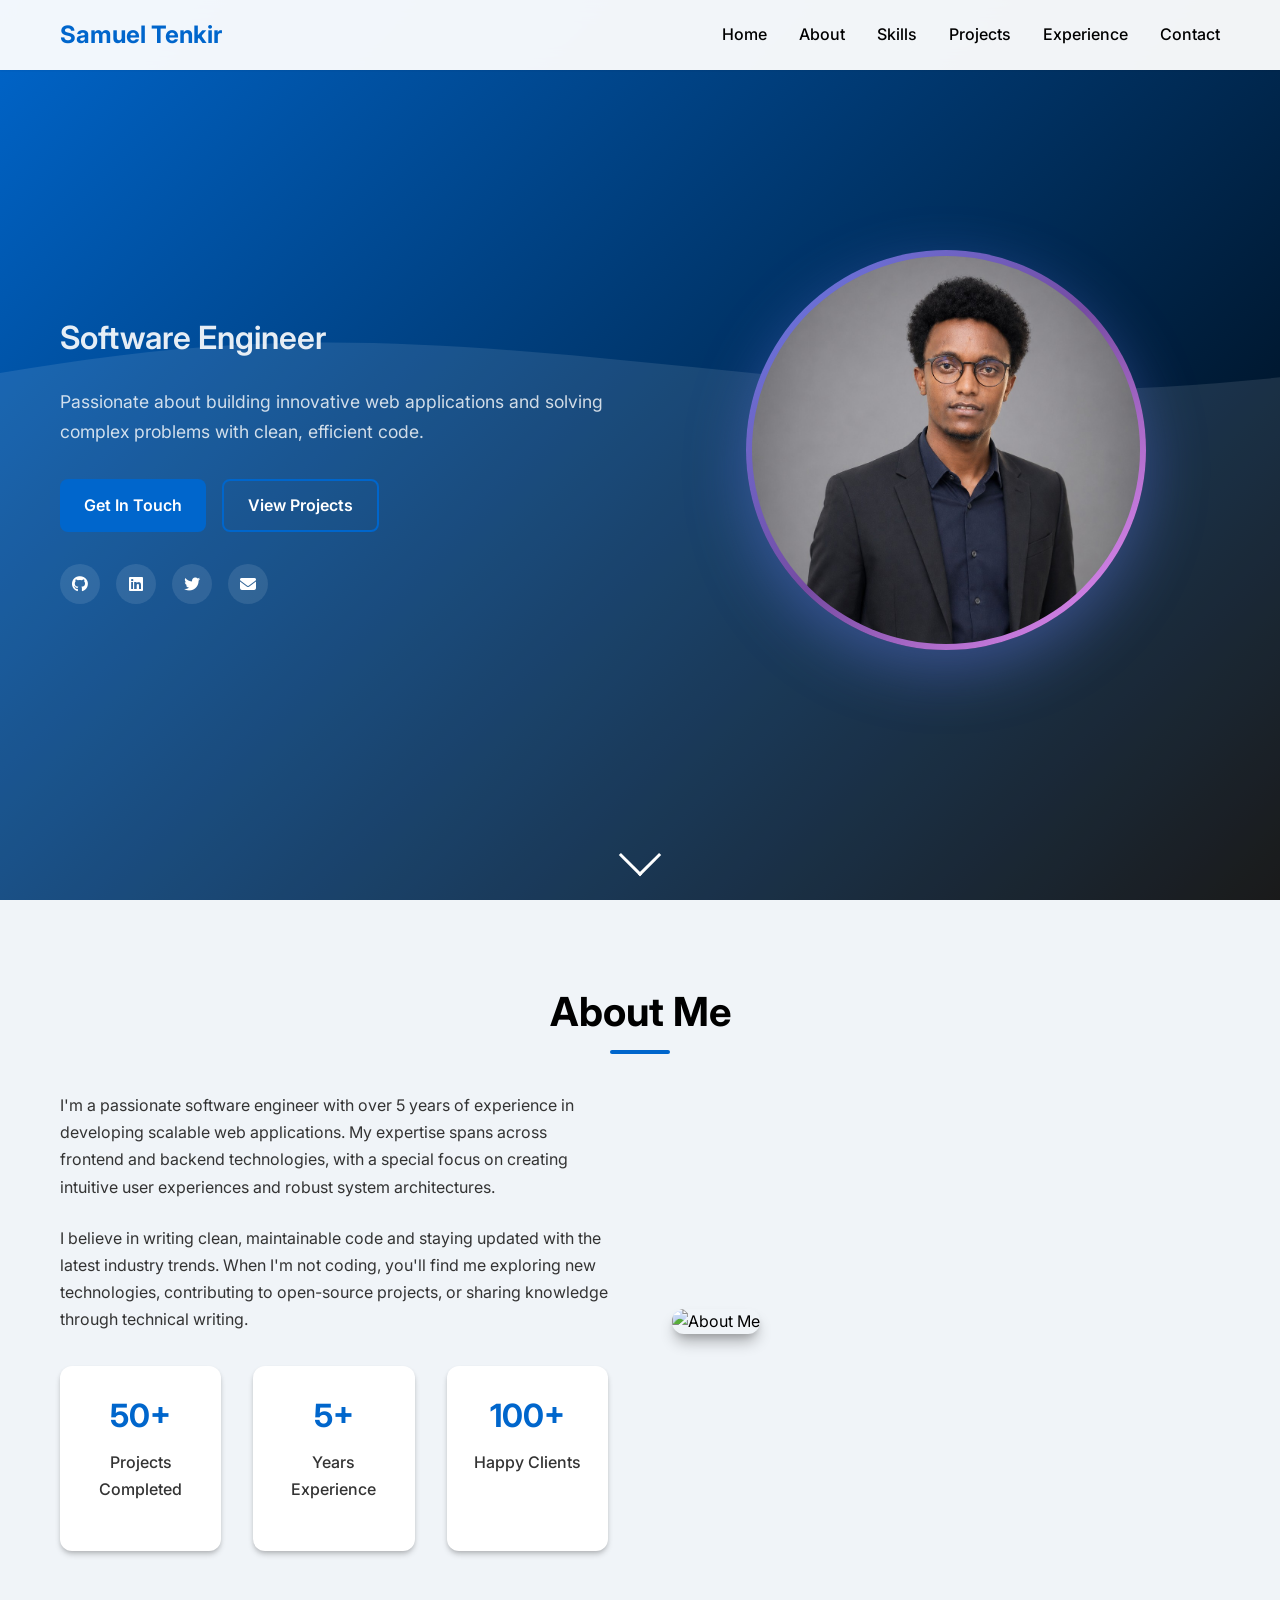
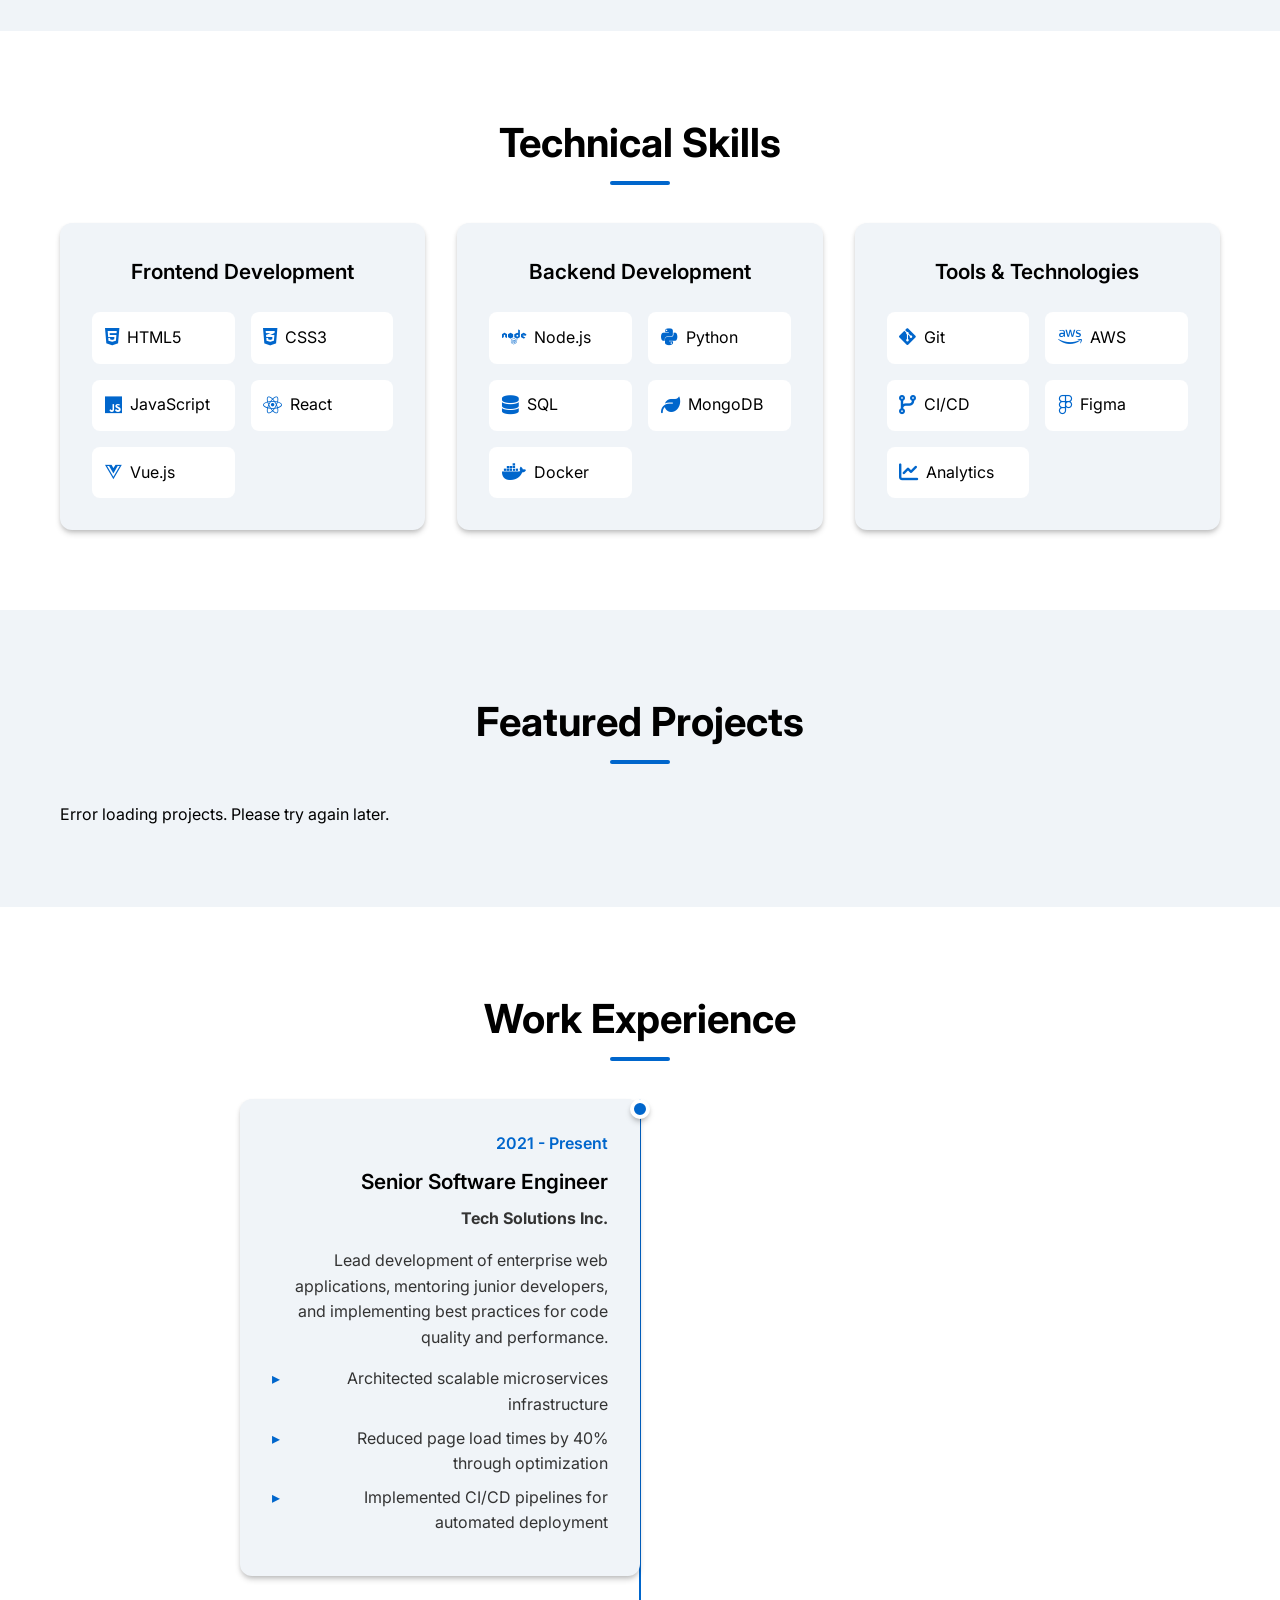
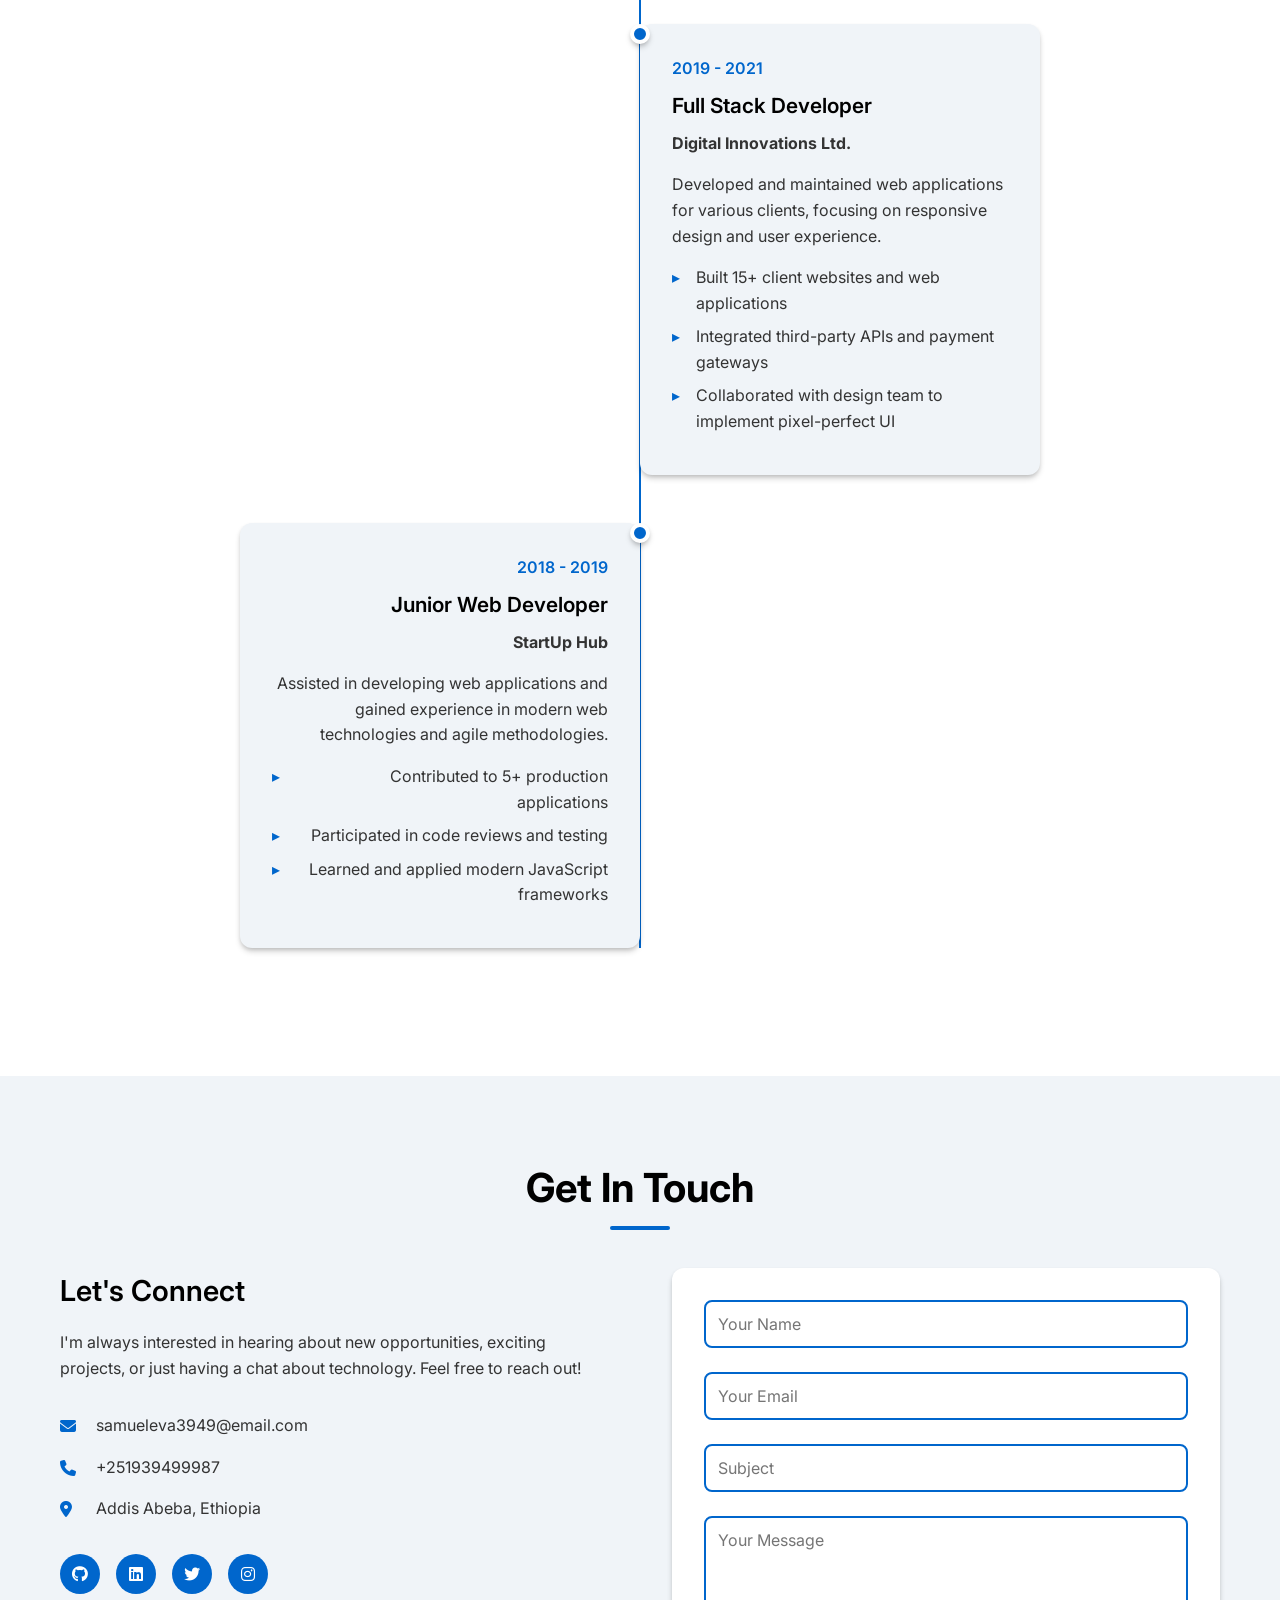
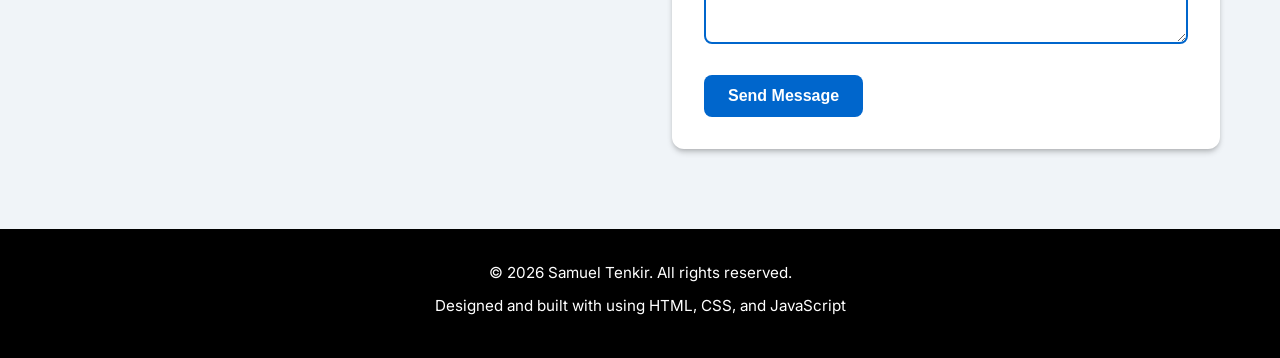
==== commit e3b4f6d1: "update the contact form and profile picture" ====
--- a/index.html
+++ b/index.html
@@ -75,7 +75,7 @@
             </div>
             <div class="hero-image">
                 <div class="profile-img">
-                    <img src="picture.jpg" alt="Profile Picture">
+                    <img src="pic.jpg" alt="Profile Picture">
                 </div>
             </div>
         </div>
@@ -306,7 +306,7 @@
                     </div>
                 </div>
                 <div class="contact-form">
-                    <form id="contactForm">
+                    <form id="contactForm" action="https://formspree.io/f/xeevyyap" method="POST">
                         <div class="form-group">
                             <input type="text" id="name" name="name" placeholder="Your Name" required>
                         </div>
--- a/styles.css
+++ b/styles.css
@@ -261,22 +261,36 @@
 
 .profile-img {
     width: 400px;
-    height: auto;
-    border-radius: 20px;
-    overflow: visible;
-    box-shadow: var(--shadow-xl);
-    animation: float 6s ease-in-out infinite;
+    height: 400px;
+    border-radius: 50%;
+    padding: 6px;
+    background: linear-gradient(135deg, #667eea 0%, #764ba2 50%, #f093fb 100%);
+    box-shadow: 0 20px 60px rgba(102, 126, 234, 0.4);
+    animation: float 6s ease-in-out infinite, glow 3s ease-in-out infinite alternate;
 }
 
 .profile-img img {
     width: 100%;
-    height: auto;
-    object-fit: contain;
+    height: 100%;
+    object-fit: cover;
+    border-radius: 50%;
+    display: block;
 }
 
 @keyframes float {
     0%, 100% { transform: translateY(0px); }
     50% { transform: translateY(-20px); }
+}
+
+@keyframes glow {
+    0% {
+        box-shadow: 0 20px 60px rgba(102, 126, 234, 0.4),
+                    0 0 0 4px rgba(255, 255, 255, 0.1);
+    }
+    100% {
+        box-shadow: 0 25px 70px rgba(102, 126, 234, 0.6),
+                    0 0 0 6px rgba(255, 255, 255, 0.2);
+    }
 }
 
 .scroll-indicator {
